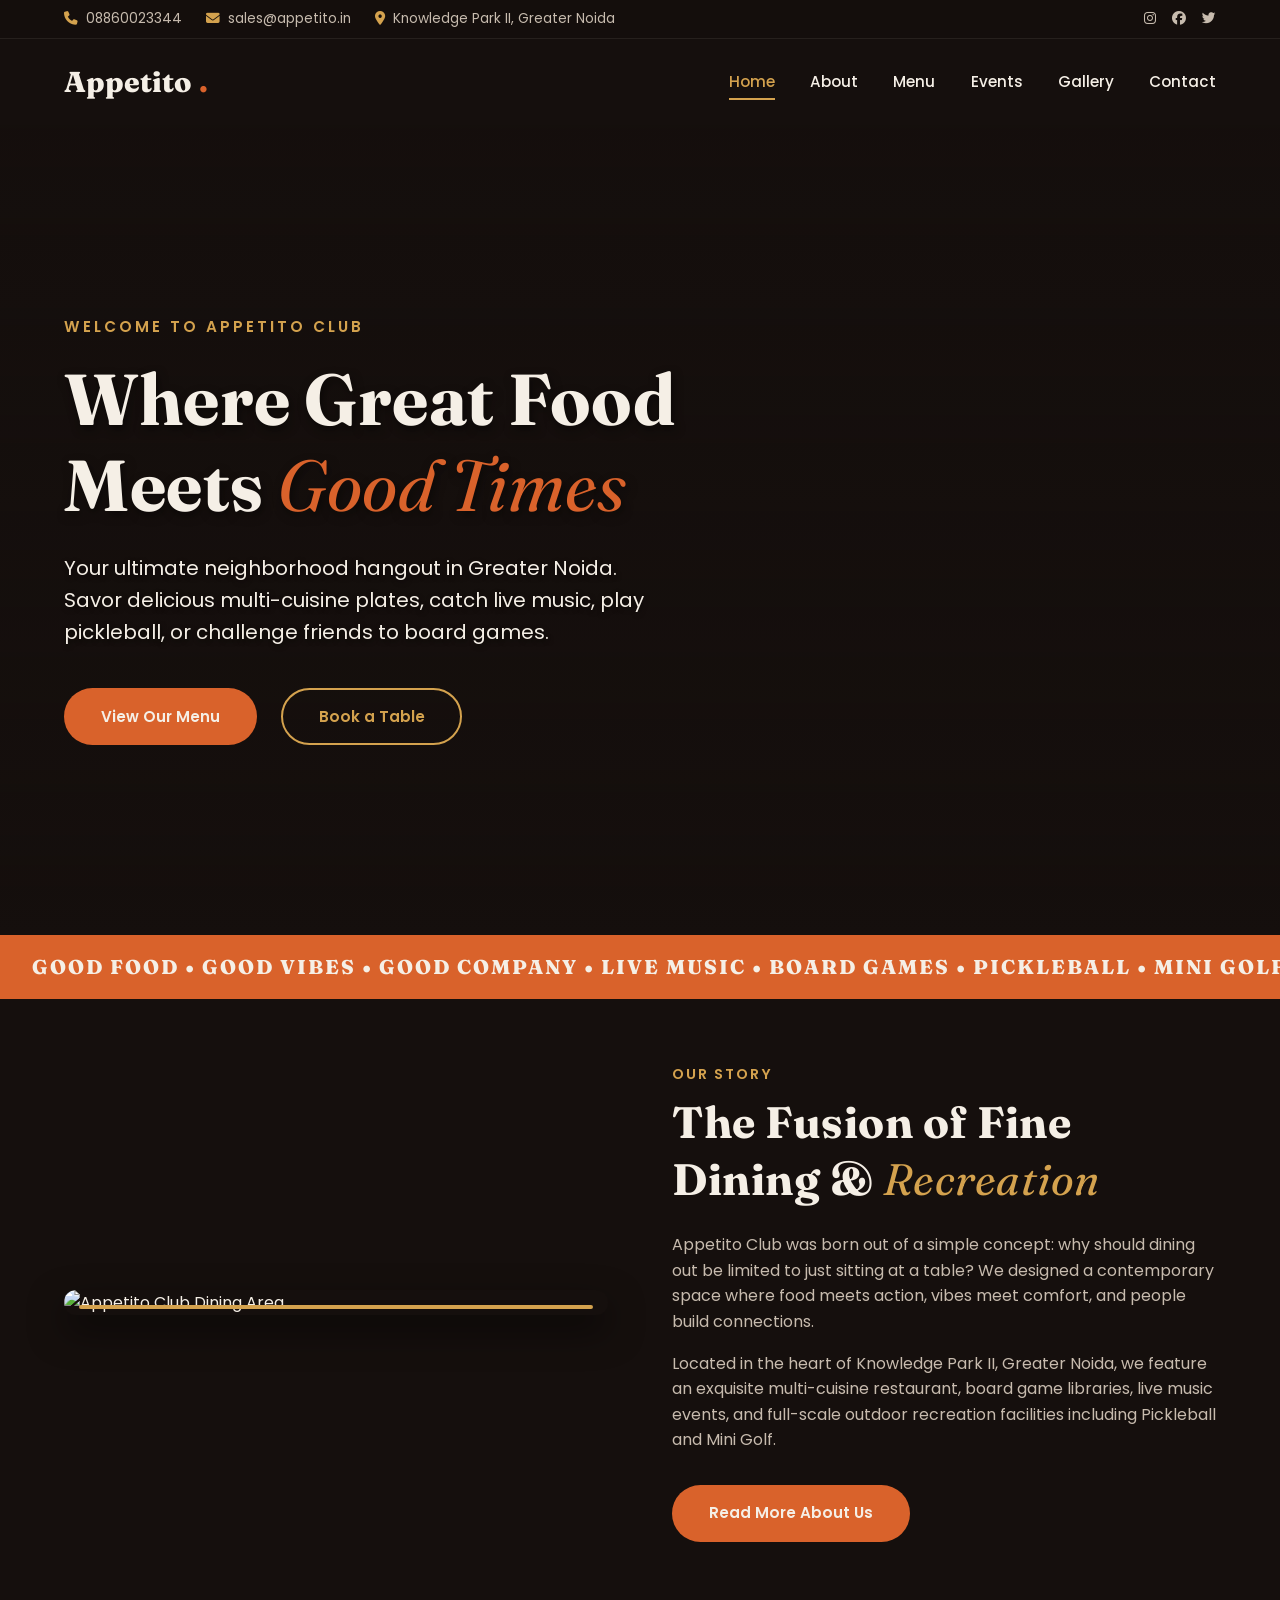
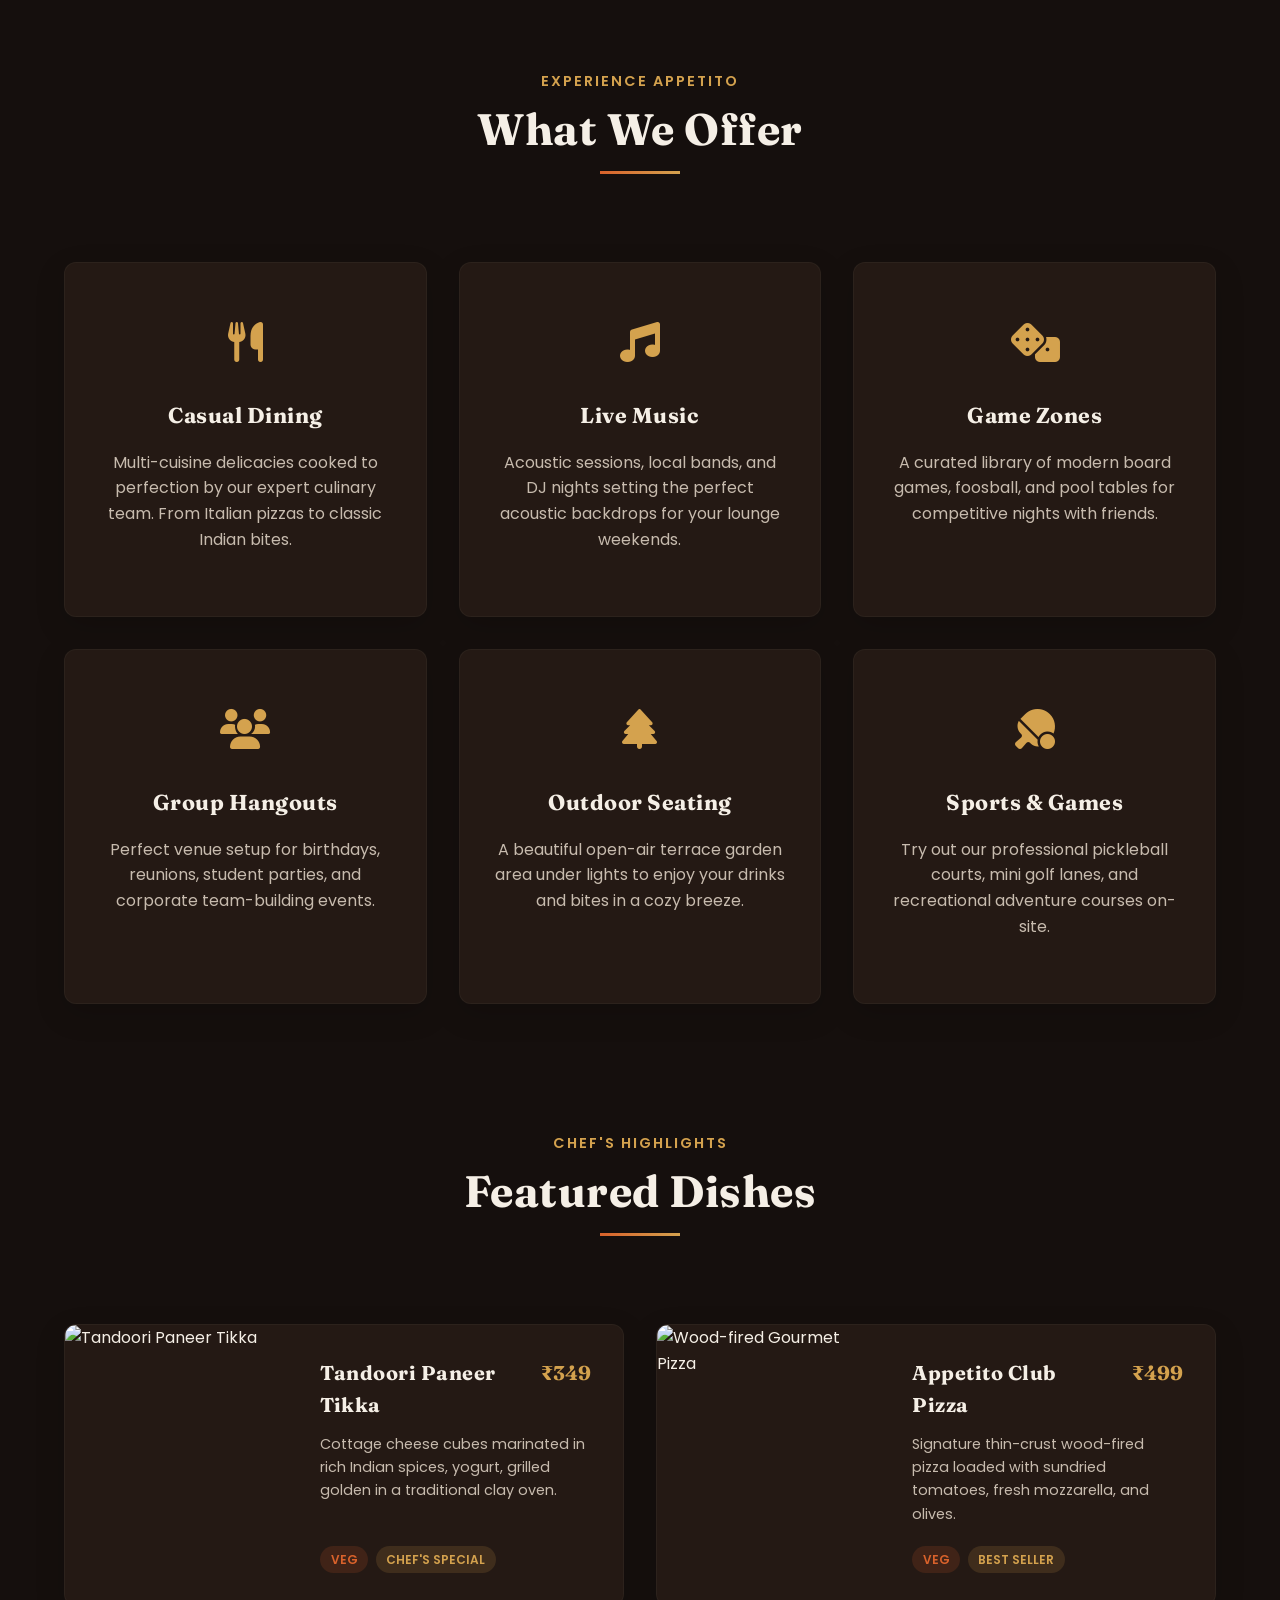
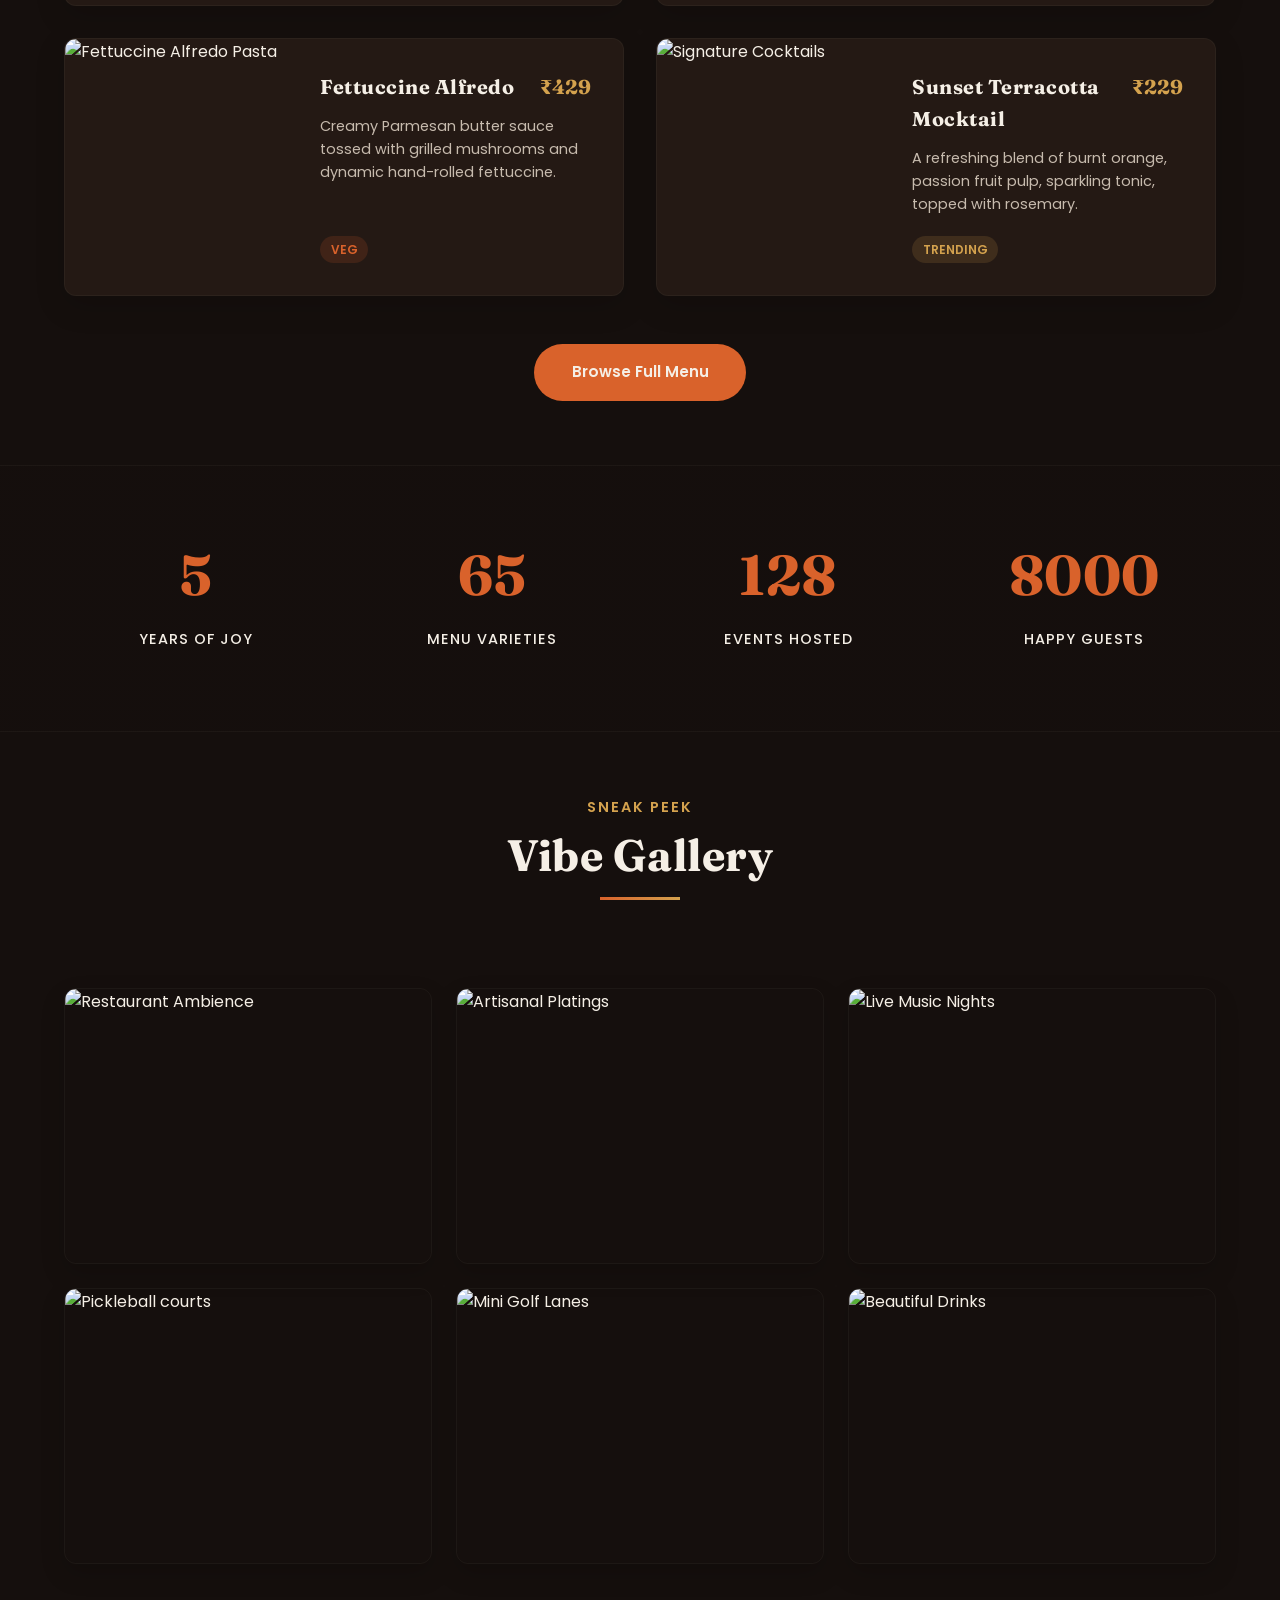
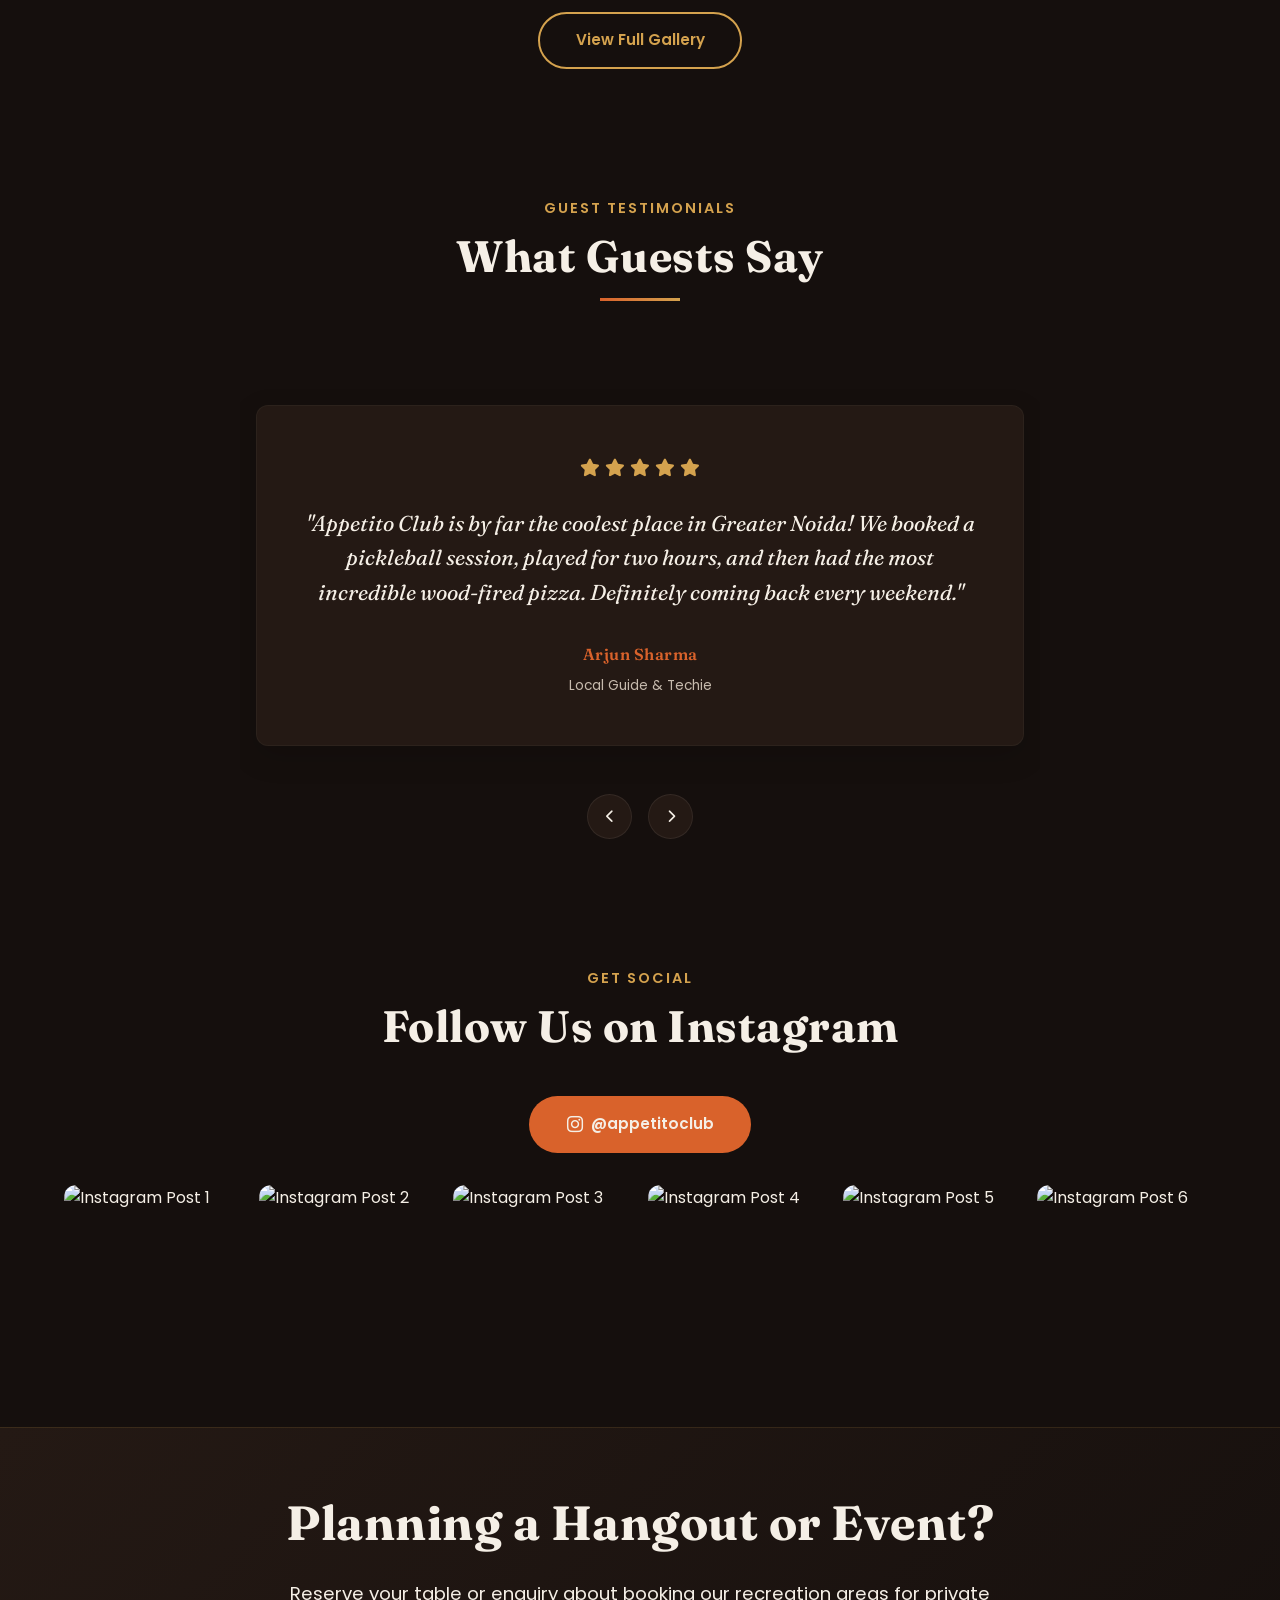
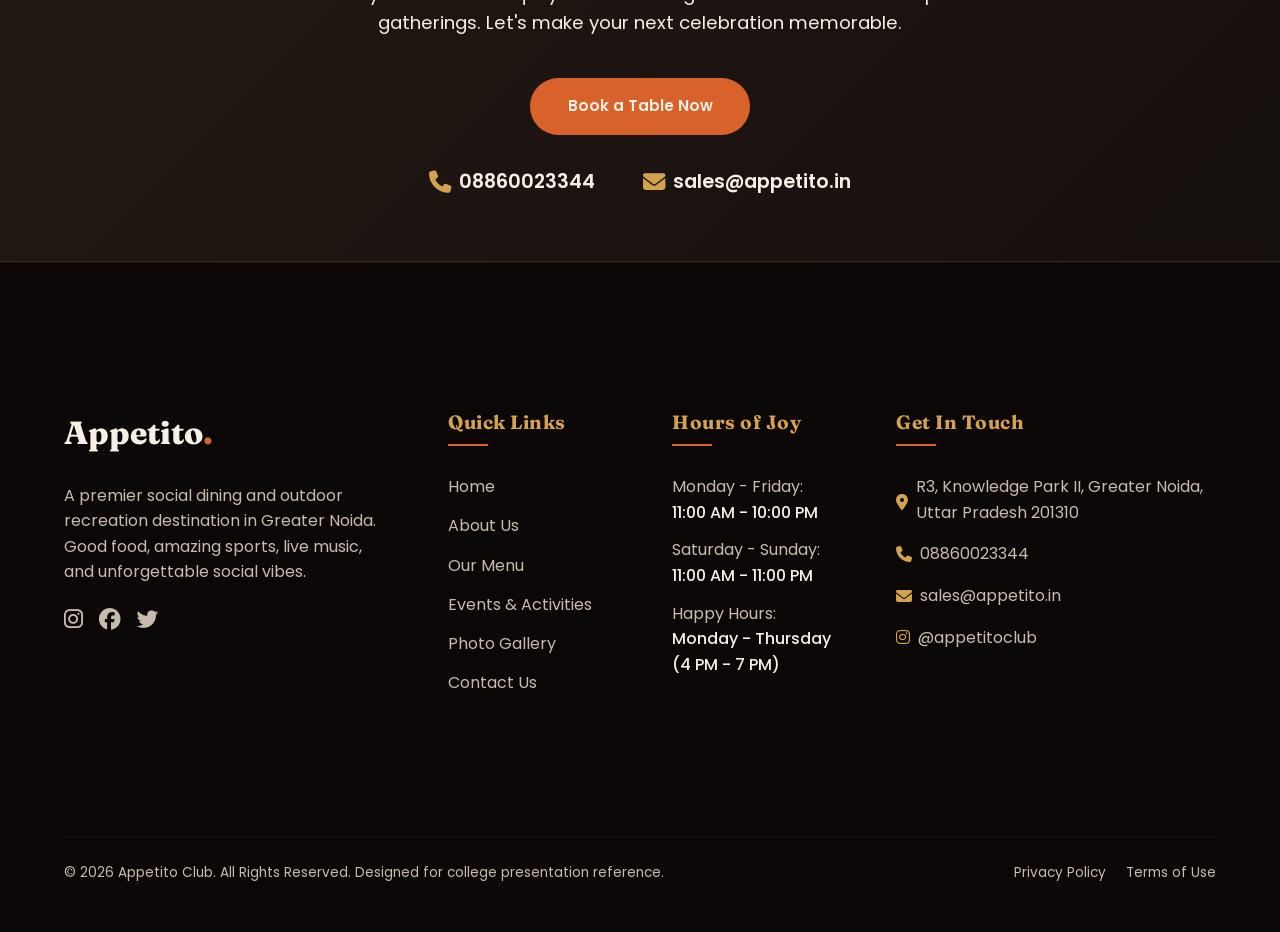
==== index.html @ 7f662377 "Initial commit of Appetito Club website" ====
<!DOCTYPE html>
<html lang="en">
<head>
  <meta charset="UTF-8">
  <meta name="viewport" content="width=device-width, initial-scale=1.0">
  <title>Appetito Club | Where Great Food Meets Good Times</title>
  <!-- SEO Meta Tags -->
  <meta name="description" content="Appetito Club in Greater Noida - The ultimate social hangout combining casual dining, live music, pickleball, mini golf, and delicious multi-cuisine food.">
  <meta name="keywords" content="Appetito Club, Greater Noida, Restaurant, Recreation, Pickleball, Live Music, Food, Cafe, Hangout">
  
  <!-- Google Fonts -->
  <link rel="preconnect" href="https://fonts.googleapis.com">
  <link rel="preconnect" href="https://fonts.gstatic.com" crossorigin>
  <link href="https://fonts.googleapis.com/css2?family=Fraunces:ital,opsz,wght@0,9..144,400..900;1,9..144,400..900&family=Poppins:wght@300;400;500;600;700;800&family=Work+Sans:wght@400;500;600&display=swap" rel="stylesheet">
  
  <!-- Font Awesome Icons -->
  <link rel="stylesheet" href="https://cdnjs.cloudflare.com/ajax/libs/font-awesome/6.4.0/css/all.min.css">
  
  <!-- Custom Stylesheet -->
  <link rel="stylesheet" href="css/style.css">
</head>
<body>

  <!-- ==========================================
     Top Contact & Info Bar
     ========================================== -->
  <div class="top-bar">
    <div class="top-bar-content">
      <div class="top-info-left">
        <span class="info-item">
          <i class="fa-solid fa-phone"></i> 
          <a href="tel:08860023344">08860023344</a>
        </span>
        <span class="info-item">
          <i class="fa-solid fa-envelope"></i> 
          <a href="mailto:sales@appetito.in">sales@appetito.in</a>
        </span>
        <span class="info-item">
          <i class="fa-solid fa-location-dot"></i> 
          <span>Knowledge Park II, Greater Noida</span>
        </span>
      </div>
      <div class="social-links">
        <a href="https://instagram.com/appetitoclub" target="_blank" aria-label="Instagram"><i class="fa-brands fa-instagram"></i></a>
        <a href="#" aria-label="Facebook"><i class="fa-brands fa-facebook"></i></a>
        <a href="#" aria-label="Twitter"><i class="fa-brands fa-twitter"></i></a>
      </div>
    </div>
  </div>

  <!-- ==========================================
     Sticky Navigation Header
     ========================================== -->
  <header>
    <nav class="navbar">
      <div class="navbar-container">
        <a href="index.html" class="logo">
          Appetito<span>.</span>
        </a>
        
        <ul class="nav-menu">
          <li><a href="index.html" class="nav-link active">Home</a></li>
          <li><a href="about.html" class="nav-link">About</a></li>
          <li><a href="menu.html" class="nav-link">Menu</a></li>
          <li><a href="events.html" class="nav-link">Events</a></li>
          <li><a href="gallery.html" class="nav-link">Gallery</a></li>
          <li><a href="contact.html" class="nav-link">Contact</a></li>
        </ul>
        
        <button class="hamburger" aria-label="Toggle navigation menu">
          <i class="fa-solid fa-bars"></i>
        </button>
      </div>
    </nav>
  </header>

  <!-- ==========================================
     Hero Section
     ========================================== -->
  <section class="hero">
    <div class="hero-bg" style="background-image: url('https://images.unsplash.com/photo-1517248135467-4c7edcad34c4?auto=format&fit=crop&q=80&w=1200');"></div>
    <div class="hero-overlay"></div>
    <div class="hero-content reveal">
      <span class="hero-tag">Welcome to Appetito Club</span>
      <h1>Where Great Food <br>Meets <em>Good Times</em></h1>
      <p>Your ultimate neighborhood hangout in Greater Noida. Savor delicious multi-cuisine plates, catch live music, play pickleball, or challenge friends to board games.</p>
      <div class="hero-ctas">
        <a href="menu.html" class="btn btn-primary">View Our Menu</a>
        <a href="contact.html" class="btn btn-secondary">Book a Table</a>
      </div>
    </div>
  </section>

  <!-- ==========================================
     Scrolling Marquee Strip
     ========================================== -->
  <div class="marquee-container">
    <div class="marquee-content">
      <span>GOOD FOOD • GOOD VIBES • GOOD COMPANY • LIVE MUSIC • BOARD GAMES • PICKLEBALL • MINI GOLF • OUTDOOR LOUNGE • </span>
      <span>GOOD FOOD • GOOD VIBES • GOOD COMPANY • LIVE MUSIC • BOARD GAMES • PICKLEBALL • MINI GOLF • OUTDOOR LOUNGE • </span>
    </div>
  </div>

  <!-- ==========================================
     About Preview Section
     ========================================== -->
  <section class="container reveal">
    <div class="about-preview">
      <div class="about-preview-img">
        <img src="https://images.unsplash.com/photo-1555396273-367ea4eb4db5?auto=format&fit=crop&q=80&w=1000" alt="Appetito Club Dining Area">
      </div>
      <div class="about-preview-content">
        <span class="section-tagline">Our Story</span>
        <h2>The Fusion of Fine Dining &amp; <em>Recreation</em></h2>
        <p>Appetito Club was born out of a simple concept: why should dining out be limited to just sitting at a table? We designed a contemporary space where food meets action, vibes meet comfort, and people build connections.</p>
        <p>Located in the heart of Knowledge Park II, Greater Noida, we feature an exquisite multi-cuisine restaurant, board game libraries, live music events, and full-scale outdoor recreation facilities including Pickleball and Mini Golf.</p>
        <a href="about.html" class="btn btn-primary" style="margin-top: 1rem;">Read More About Us</a>
      </div>
    </div>
  </section>

  <!-- ==========================================
     What We Offer Section
     ========================================== -->
  <section class="container reveal">
    <div class="section-header">
      <span class="section-tagline">Experience Appetito</span>
      <h2 class="section-title">What We Offer</h2>
    </div>
    
    <div class="offers-grid">
      <!-- Card 1 -->
      <div class="offer-card reveal delay-1">
        <div class="offer-icon"><i class="fa-solid fa-utensils"></i></div>
        <h3>Casual Dining</h3>
        <p>Multi-cuisine delicacies cooked to perfection by our expert culinary team. From Italian pizzas to classic Indian bites.</p>
      </div>
      <!-- Card 2 -->
      <div class="offer-card reveal delay-2">
        <div class="offer-icon"><i class="fa-solid fa-music"></i></div>
        <h3>Live Music</h3>
        <p>Acoustic sessions, local bands, and DJ nights setting the perfect acoustic backdrops for your lounge weekends.</p>
      </div>
      <!-- Card 3 -->
      <div class="offer-card reveal delay-3">
        <div class="offer-icon"><i class="fa-solid fa-dice"></i></div>
        <h3>Game Zones</h3>
        <p>A curated library of modern board games, foosball, and pool tables for competitive nights with friends.</p>
      </div>
      <!-- Card 4 -->
      <div class="offer-card reveal delay-1">
        <div class="offer-icon"><i class="fa-solid fa-users"></i></div>
        <h3>Group Hangouts</h3>
        <p>Perfect venue setup for birthdays, reunions, student parties, and corporate team-building events.</p>
      </div>
      <!-- Card 5 -->
      <div class="offer-card reveal delay-2">
        <div class="offer-icon"><i class="fa-solid fa-tree"></i></div>
        <h3>Outdoor Seating</h3>
        <p>A beautiful open-air terrace garden area under lights to enjoy your drinks and bites in a cozy breeze.</p>
      </div>
      <!-- Card 6 -->
      <div class="offer-card reveal delay-3">
        <div class="offer-icon"><i class="fa-solid fa-table-tennis-paddle-ball"></i></div>
        <h3>Sports &amp; Games</h3>
        <p>Try out our professional pickleball courts, mini golf lanes, and recreational adventure courses on-site.</p>
      </div>
    </div>
  </section>

  <!-- ==========================================
     Featured Menu Preview Section
     ========================================== -->
  <section class="container reveal">
    <div class="section-header">
      <span class="section-tagline">Chef's Highlights</span>
      <h2 class="section-title">Featured Dishes</h2>
    </div>
    
    <div class="menu-grid">
      <!-- Dish 1 -->
      <div class="menu-card reveal delay-1">
        <div class="menu-card-img">
          <img src="https://images.unsplash.com/photo-1565557623262-b51c2513a641?auto=format&fit=crop&q=80&w=800" alt="Tandoori Paneer Tikka">
        </div>
        <div class="menu-card-content">
          <div>
            <div class="menu-card-header">
              <h3 class="menu-card-title">Tandoori Paneer Tikka</h3>
              <span class="menu-card-price">₹349</span>
            </div>
            <p class="menu-card-desc">Cottage cheese cubes marinated in rich Indian spices, yogurt, grilled golden in a traditional clay oven.</p>
          </div>
          <div class="menu-card-tags">
            <span class="menu-tag">Veg</span>
            <span class="menu-tag gold">Chef's Special</span>
          </div>
        </div>
      </div>
      
      <!-- Dish 2 -->
      <div class="menu-card reveal delay-2">
        <div class="menu-card-img">
          <img src="https://images.unsplash.com/photo-1513104890138-7c749659a591?auto=format&fit=crop&q=80&w=800" alt="Wood-fired Gourmet Pizza">
        </div>
        <div class="menu-card-content">
          <div>
            <div class="menu-card-header">
              <h3 class="menu-card-title">Appetito Club Pizza</h3>
              <span class="menu-card-price">₹499</span>
            </div>
            <p class="menu-card-desc">Signature thin-crust wood-fired pizza loaded with sundried tomatoes, fresh mozzarella, and olives.</p>
          </div>
          <div class="menu-card-tags">
            <span class="menu-tag">Veg</span>
            <span class="menu-tag gold">Best Seller</span>
          </div>
        </div>
      </div>
      
      <!-- Dish 3 -->
      <div class="menu-card reveal delay-1">
        <div class="menu-card-img">
          <img src="https://images.unsplash.com/photo-1645112411341-6c4fd023714a?auto=format&fit=crop&q=80&w=800" alt="Fettuccine Alfredo Pasta">
        </div>
        <div class="menu-card-content">
          <div>
            <div class="menu-card-header">
              <h3 class="menu-card-title">Fettuccine Alfredo</h3>
              <span class="menu-card-price">₹429</span>
            </div>
            <p class="menu-card-desc">Creamy Parmesan butter sauce tossed with grilled mushrooms and dynamic hand-rolled fettuccine.</p>
          </div>
          <div class="menu-card-tags">
            <span class="menu-tag">Veg</span>
          </div>
        </div>
      </div>
      
      <!-- Dish 4 -->
      <div class="menu-card reveal delay-2">
        <div class="menu-card-img">
          <img src="https://images.unsplash.com/photo-1514362545857-3bc16c4c7d1b?auto=format&fit=crop&q=80&w=800" alt="Signature Cocktails">
        </div>
        <div class="menu-card-content">
          <div>
            <div class="menu-card-header">
              <h3 class="menu-card-title">Sunset Terracotta Mocktail</h3>
              <span class="menu-card-price">₹229</span>
            </div>
            <p class="menu-card-desc">A refreshing blend of burnt orange, passion fruit pulp, sparkling tonic, topped with rosemary.</p>
          </div>
          <div class="menu-card-tags">
            <span class="menu-tag gold">Trending</span>
          </div>
        </div>
      </div>
    </div>
    
    <div style="text-align: center; margin-top: 3rem;">
      <a href="menu.html" class="btn btn-primary">Browse Full Menu</a>
    </div>
  </section>

  <!-- ==========================================
     Animated Stats Section
     ========================================== -->
  <section class="stats-section reveal">
    <div class="container">
      <div class="stats-grid">
        <div class="stat-item">
          <h3 class="stat-number" data-target="5">0</h3>
          <p>Years of Joy</p>
        </div>
        <div class="stat-item">
          <h3 class="stat-number" data-target="120">0</h3>
          <p>Menu Varieties</p>
        </div>
        <div class="stat-item">
          <h3 class="stat-number" data-target="350">0</h3>
          <p>Events Hosted</p>
        </div>
        <div class="stat-item">
          <h3 class="stat-number" data-target="25000">0</h3>
          <p>Happy Guests</p>
        </div>
      </div>
    </div>
  </section>

  <!-- ==========================================
     Gallery Preview Section
     ========================================== -->
  <section class="container reveal">
    <div class="section-header">
      <span class="section-tagline">Sneak Peek</span>
      <h2 class="section-title">Vibe Gallery</h2>
    </div>
    
    <div class="gallery-grid">
      <!-- Item 1 -->
      <div class="gallery-item">
        <img src="https://images.unsplash.com/photo-1517248135467-4c7edcad34c4?auto=format&fit=crop&q=80&w=800" alt="Restaurant Ambience">
        <div class="gallery-item-overlay">
          <span class="gallery-item-tag">Ambience</span>
          <h3 class="gallery-item-title">Cozy Lounge Dining</h3>
        </div>
      </div>
      <!-- Item 2 -->
      <div class="gallery-item">
        <img src="https://images.unsplash.com/photo-1565557623262-b51c2513a641?auto=format&fit=crop&q=80&w=800" alt="Artisanal Platings">
        <div class="gallery-item-overlay">
          <span class="gallery-item-tag">Food</span>
          <h3 class="gallery-item-title">Gourmet Starters</h3>
        </div>
      </div>
      <!-- Item 3 -->
      <div class="gallery-item">
        <img src="https://images.unsplash.com/photo-1501386761578-eac5c94b800a?auto=format&fit=crop&q=80&w=800" alt="Live Music Nights">
        <div class="gallery-item-overlay">
          <span class="gallery-item-tag">Events</span>
          <h3 class="gallery-item-title">Live Acoustic Night</h3>
        </div>
      </div>
      <!-- Item 4 -->
      <div class="gallery-item">
        <img src="https://images.unsplash.com/photo-1626224583764-f87db24ac4ea?auto=format&fit=crop&q=80&w=800" alt="Pickleball courts">
        <div class="gallery-item-overlay">
          <span class="gallery-item-tag">Sports</span>
          <h3 class="gallery-item-title">Pickleball Court</h3>
        </div>
      </div>
      <!-- Item 5 -->
      <div class="gallery-item">
        <img src="https://images.unsplash.com/photo-1587174486073-ae5e5cff23aa?auto=format&fit=crop&q=80&w=800" alt="Mini Golf Lanes">
        <div class="gallery-item-overlay">
          <span class="gallery-item-tag">Recreation</span>
          <h3 class="gallery-item-title">ParView Mini Golf</h3>
        </div>
      </div>
      <!-- Item 6 -->
      <div class="gallery-item">
        <img src="https://images.unsplash.com/photo-1533777857889-4be7c70b33f7?auto=format&fit=crop&q=80&w=800" alt="Beautiful Drinks">
        <div class="gallery-item-overlay">
          <span class="gallery-item-tag">Drinks</span>
          <h3 class="gallery-item-title">Craft Cocktails</h3>
        </div>
      </div>
    </div>
    
    <div style="text-align: center; margin-top: 3rem;">
      <a href="gallery.html" class="btn btn-secondary">View Full Gallery</a>
    </div>
  </section>

  <!-- ==========================================
     Testimonials Section
     ========================================== -->
  <section class="container reveal">
    <div class="section-header">
      <span class="section-tagline">Guest Testimonials</span>
      <h2 class="section-title">What Guests Say</h2>
    </div>
    
    <div class="carousel-wrapper">
      <div class="carousel-track">
        <!-- Slide 1 -->
        <div class="carousel-slide">
          <div class="testimonial-card">
            <div class="testimonial-stars">
              <i class="fa-solid fa-star"></i>
              <i class="fa-solid fa-star"></i>
              <i class="fa-solid fa-star"></i>
              <i class="fa-solid fa-star"></i>
              <i class="fa-solid fa-star"></i>
            </div>
            <p class="testimonial-text">"Appetito Club is by far the coolest place in Greater Noida! We booked a pickleball session, played for two hours, and then had the most incredible wood-fired pizza. Definitely coming back every weekend."</p>
            <h4 class="testimonial-author">Arjun Sharma</h4>
            <span class="testimonial-role">Local Guide &amp; Techie</span>
          </div>
        </div>
        <!-- Slide 2 -->
        <div class="carousel-slide">
          <div class="testimonial-card">
            <div class="testimonial-stars">
              <i class="fa-solid fa-star"></i>
              <i class="fa-solid fa-star"></i>
              <i class="fa-solid fa-star"></i>
              <i class="fa-solid fa-star"></i>
              <i class="fa-solid fa-star"></i>
            </div>
            <p class="testimonial-text">"The food is top notch, especially the Tandoori Platters, but the overall vibe is what sets it apart. The live acoustic performances on Friday nights create a cozy and beautiful lounge feel."</p>
            <h4 class="testimonial-author">Nisha Verma</h4>
            <span class="testimonial-role">Student, Sharda University</span>
          </div>
        </div>
        <!-- Slide 3 -->
        <div class="carousel-slide">
          <div class="testimonial-card">
            <div class="testimonial-stars">
              <i class="fa-solid fa-star"></i>
              <i class="fa-solid fa-star"></i>
              <i class="fa-solid fa-star"></i>
              <i class="fa-solid fa-star"></i>
              <i class="fa-solid fa-star"></i>
            </div>
            <p class="testimonial-text">"Hosted my daughter's birthday brunch at Appetito. The staff was incredibly welcoming and managed everything, from set design to the custom menu, flawlessly. Strongly recommended!"</p>
            <h4 class="testimonial-author">Rajesh Goel</h4>
            <span class="testimonial-role">Corporate Manager</span>
          </div>
        </div>
      </div>
      
      <div class="carousel-controls">
        <button class="carousel-btn prev" aria-label="Previous Testimonial"><i class="fa-solid fa-chevron-left"></i></button>
        <button class="carousel-btn next" aria-label="Next Testimonial"><i class="fa-solid fa-chevron-right"></i></button>
      </div>
    </div>
  </section>

  <!-- ==========================================
     Instagram Callout & Grid
     ========================================== -->
  <section class="container reveal">
    <div style="text-align: center; margin-bottom: 2rem;">
      <span class="section-tagline">Get Social</span>
      <h2>Follow Us on Instagram</h2>
      <a href="https://instagram.com/appetitoclub" target="_blank" class="btn btn-primary" style="margin-top: 1rem;"><i class="fa-brands fa-instagram" style="margin-right: 0.5rem; font-size: 1.15rem;"></i>@appetitoclub</a>
    </div>
    
    <div class="insta-grid">
      <div class="insta-item">
        <img src="https://images.unsplash.com/photo-1513104890138-7c749659a591?auto=format&fit=crop&q=80&w=300" alt="Instagram Post 1">
        <div class="insta-overlay"><i class="fa-brands fa-instagram"></i></div>
      </div>
      <div class="insta-item">
        <img src="https://images.unsplash.com/photo-1626224583764-f87db24ac4ea?auto=format&fit=crop&q=80&w=300" alt="Instagram Post 2">
        <div class="insta-overlay"><i class="fa-brands fa-instagram"></i></div>
      </div>
      <div class="insta-item">
        <img src="https://images.unsplash.com/photo-1501386761578-eac5c94b800a?auto=format&fit=crop&q=80&w=300" alt="Instagram Post 3">
        <div class="insta-overlay"><i class="fa-brands fa-instagram"></i></div>
      </div>
      <div class="insta-item">
        <img src="https://images.unsplash.com/photo-1536935338788-846bb9981813?auto=format&fit=crop&q=80&w=300" alt="Instagram Post 4">
        <div class="insta-overlay"><i class="fa-brands fa-instagram"></i></div>
      </div>
      <div class="insta-item">
        <img src="https://images.unsplash.com/photo-1555396273-367ea4eb4db5?auto=format&fit=crop&q=80&w=300" alt="Instagram Post 5">
        <div class="insta-overlay"><i class="fa-brands fa-instagram"></i></div>
      </div>
      <div class="insta-item">
        <img src="https://images.unsplash.com/photo-1606313564200-e75d5e30476c?auto=format&fit=crop&q=80&w=300" alt="Instagram Post 6">
        <div class="insta-overlay"><i class="fa-brands fa-instagram"></i></div>
      </div>
    </div>
  </section>

  <!-- ==========================================
     Call-To-Action Booking Banner
     ========================================== -->
  <section class="cta-banner reveal">
    <div class="cta-banner-content">
      <h2>Planning a Hangout or Event?</h2>
      <p>Reserve your table or enquiry about booking our recreation areas for private gatherings. Let's make your next celebration memorable.</p>
      <a href="contact.html" class="btn btn-primary">Book a Table Now</a>
      
      <div class="cta-contact-info">
        <span class="info-item">
          <i class="fa-solid fa-phone"></i>
          <a href="tel:08860023344">08860023344</a>
        </span>
        <span class="info-item">
          <i class="fa-solid fa-envelope"></i>
          <a href="mailto:sales@appetito.in">sales@appetito.in</a>
        </span>
      </div>
    </div>
  </section>

  <!-- ==========================================
     Footer Section
     ========================================== -->
  <footer>
    <div class="footer-grid container">
      <!-- Footer Col 1 -->
      <div class="footer-col">
        <a href="index.html" class="footer-logo">
          Appetito<span>.</span>
        </a>
        <p>A premier social dining and outdoor recreation destination in Greater Noida. Good food, amazing sports, live music, and unforgettable social vibes.</p>
        <div class="social-links" style="margin-top: 1.5rem;">
          <a href="https://instagram.com/appetitoclub" target="_blank" aria-label="Instagram"><i class="fa-brands fa-instagram" style="font-size: 1.35rem;"></i></a>
          <a href="#" aria-label="Facebook"><i class="fa-brands fa-facebook" style="font-size: 1.35rem;"></i></a>
          <a href="#" aria-label="Twitter"><i class="fa-brands fa-twitter" style="font-size: 1.35rem;"></i></a>
        </div>
      </div>
      
      <!-- Footer Col 2 -->
      <div class="footer-col">
        <h4>Quick Links</h4>
        <ul class="footer-links">
          <li><a href="index.html">Home</a></li>
          <li><a href="about.html">About Us</a></li>
          <li><a href="menu.html">Our Menu</a></li>
          <li><a href="events.html">Events &amp; Activities</a></li>
          <li><a href="gallery.html">Photo Gallery</a></li>
          <li><a href="contact.html">Contact Us</a></li>
        </ul>
      </div>
      
      <!-- Footer Col 3 -->
      <div class="footer-col footer-hours">
        <h4>Hours of Joy</h4>
        <p>Monday - Friday: <br><span>11:00 AM - 10:00 PM</span></p>
        <p>Saturday - Sunday: <br><span>11:00 AM - 11:00 PM</span></p>
        <p>Happy Hours: <br><span>Monday - Thursday (4 PM - 7 PM)</span></p>
      </div>
      
      <!-- Footer Col 4 -->
      <div class="footer-col">
        <h4>Get In Touch</h4>
        <div class="footer-contact-details" style="display: flex; flex-direction: column; gap: 1rem;">
          <div class="info-item">
            <i class="fa-solid fa-location-dot" style="margin-top: 0.25rem;"></i>
            <span>R3, Knowledge Park II, Greater Noida, Uttar Pradesh 201310</span>
          </div>
          <div class="info-item">
            <i class="fa-solid fa-phone"></i>
            <a href="tel:08860023344">08860023344</a>
          </div>
          <div class="info-item">
            <i class="fa-solid fa-envelope"></i>
            <a href="mailto:sales@appetito.in">sales@appetito.in</a>
          </div>
          <div class="info-item">
            <i class="fa-brands fa-instagram"></i>
            <a href="https://instagram.com/appetitoclub" target="_blank">@appetitoclub</a>
          </div>
        </div>
      </div>
    </div>
    
    <div class="footer-bottom container" style="padding-top: 1.5rem; padding-bottom: 0;">
      <p>&copy; 2026 Appetito Club. All Rights Reserved. Designed for college presentation reference.</p>
      <p>
        <a href="#" style="margin-right: 1rem;">Privacy Policy</a>
        <a href="#">Terms of Use</a>
      </p>
    </div>
  </footer>

  <!-- Lightbox Modal Container for Gallery Zoom -->
  <div id="lightbox" class="lightbox">
    <button class="lightbox-close">&times;</button>
    <button class="lightbox-nav lightbox-prev">&#10094;</button>
    <div class="lightbox-content">
      <img src="" alt="" class="lightbox-img">
      <div class="lightbox-caption"></div>
    </div>
    <button class="lightbox-nav lightbox-next">&#10095;</button>
  </div>

  <!-- Main JavaScript -->
  <script src="js/script.js"></script>
</body>
</html>
---- css/style.css ----
/* 
   Appetito Club - Styling Sheet
   College Project Presentation Reference
   Contains styling for layout, components, custom animations, transitions, and responsive styles.
*/

/* ==========================================
   1. Design Tokens & CSS Variables
   ========================================== */
:root {
  /* Color Palette */
  --bg-primary: #150F0D;      /* Deep Espresso Charcoal */
  --bg-secondary: #241914;    /* Warm Mahogany/Espresso Card Bg */
  --bg-light: #F5EFE6;        /* Soft Cream/Off-White for light sections */
  
  --accent-terracotta: #D9622B; /* Burnt Terracotta Orange */
  --accent-gold: #D4A24E;       /* Warm Antique Gold */
  
  --text-light: #F5EFE6;      /* Off-White Text */
  --text-muted: #C7BBAE;      /* Warm Grayish Cream Text */
  --text-dark: #150F0D;       /* Dark text on light backgrounds */
  
  /* Typography */
  --font-heading: 'Fraunces', 'Playfair Display', Georgia, serif;
  --font-body: 'Poppins', 'Work Sans', sans-serif;
  
  /* Layout & Spacing */
  --header-height: 80px;
  --transition-smooth: all 0.4s cubic-bezier(0.25, 0.46, 0.45, 0.94);
  --border-radius: 12px;
  --shadow-premium: 0 15px 35px rgba(0, 0, 0, 0.5);
  --shadow-glow: 0 0 20px rgba(217, 98, 43, 0.35);
}

/* ==========================================
   2. Base Reset & Typography Setup
   ========================================== */
*, *::before, *::after {
  margin: 0;
  padding: 0;
  box-sizing: border-box;
}

html {
  scroll-behavior: smooth;
}

body {
  background-color: var(--bg-primary);
  color: var(--text-light);
  font-family: var(--font-body);
  font-size: 16px;
  line-height: 1.6;
  overflow-x: hidden;
}

h1, h2, h3, h4, h5, h6 {
  font-family: var(--font-heading);
  font-weight: 700;
  letter-spacing: 0.5px;
}

h1 {
  font-size: 3.5rem;
  line-height: 1.2;
}

h2 {
  font-size: 2.75rem;
  line-height: 1.3;
  margin-bottom: 1.5rem;
}

p {
  color: var(--text-muted);
  margin-bottom: 1rem;
}

a {
  text-decoration: none;
  color: inherit;
  transition: var(--transition-smooth);
}

/* ==========================================
   3. Shared & Decorative Components
   ========================================== */
.container {
  width: 90%;
  max-width: 1200px;
  margin: 0 auto;
  padding: 4rem 0;
}

/* Dynamic Scroll Animations via Intersection Observer */
.reveal {
  opacity: 0;
  transform: translateY(40px);
  transition: opacity 0.8s ease, transform 0.8s ease;
}

.reveal.active {
  opacity: 1;
  transform: translateY(0);
}

.delay-1 { transition-delay: 0.15s; }
.delay-2 { transition-delay: 0.3s; }
.delay-3 { transition-delay: 0.45s; }

/* Custom Buttons with Glow & Hover Effects */
.btn {
  display: inline-flex;
  align-items: center;
  justify-content: center;
  padding: 0.9rem 2.2rem;
  font-family: var(--font-body);
  font-weight: 600;
  font-size: 0.95rem;
  border-radius: 50px;
  cursor: pointer;
  transition: var(--transition-smooth);
  border: 2px solid transparent;
}

.btn-primary {
  background-color: var(--accent-terracotta);
  color: var(--text-light);
}

.btn-primary:hover {
  transform: translateY(-3px) scale(1.03);
  box-shadow: var(--shadow-glow);
  background-color: #e8703a;
}

.btn-secondary {
  background-color: transparent;
  color: var(--accent-gold);
  border-color: var(--accent-gold);
}

.btn-secondary:hover {
  background-color: var(--accent-gold);
  color: var(--bg-primary);
  transform: translateY(-3px) scale(1.03);
  box-shadow: 0 0 20px rgba(212, 162, 78, 0.3);
}

/* Section Header styling */
.section-header {
  text-align: center;
  max-width: 700px;
  margin: 0 auto 4rem;
}

.section-tagline {
  color: var(--accent-gold);
  text-transform: uppercase;
  font-size: 0.9rem;
  font-weight: 600;
  letter-spacing: 2px;
  margin-bottom: 0.5rem;
  display: block;
}

.section-title {
  position: relative;
  display: inline-block;
  padding-bottom: 1rem;
}

.section-title::after {
  content: '';
  position: absolute;
  bottom: 0;
  left: 50%;
  transform: translateX(-50%);
  width: 80px;
  height: 3px;
  background: linear-gradient(90deg, var(--accent-terracotta), var(--accent-gold));
}

/* ==========================================
   4. Sticky Navbar & Contact Info Bar
   ========================================== */
.top-bar {
  background-color: rgba(21, 15, 13, 0.95);
  border-bottom: 1px solid rgba(199, 187, 174, 0.1);
  padding: 0.5rem 0;
  font-size: 0.85rem;
}

.top-bar-content {
  display: flex;
  justify-content: space-between;
  align-items: center;
  width: 90%;
  max-width: 1200px;
  margin: 0 auto;
}

.top-info-left {
  display: flex;
  gap: 1.5rem;
}

.info-item {
  display: flex;
  align-items: center;
  gap: 0.5rem;
  color: var(--text-muted);
}

.info-item i {
  color: var(--accent-gold);
}

.info-item a:hover {
  color: var(--accent-gold);
}

.social-links {
  display: flex;
  gap: 1rem;
}

.social-links a {
  color: var(--text-muted);
}

.social-links a:hover {
  color: var(--accent-terracotta);
}

header {
  position: sticky;
  top: 0;
  z-index: 1000;
  transition: var(--transition-smooth);
}

.navbar {
  background-color: transparent;
  padding: 1.25rem 0;
  transition: var(--transition-smooth);
}

header.scrolled .navbar {
  background-color: rgba(21, 15, 13, 0.95);
  backdrop-filter: blur(12px);
  -webkit-backdrop-filter: blur(12px);
  padding: 0.85rem 0;
  box-shadow: 0 4px 30px rgba(0, 0, 0, 0.3);
  border-bottom: 1px solid rgba(199, 187, 174, 0.05);
}

.navbar-container {
  display: flex;
  justify-content: space-between;
  align-items: center;
  width: 90%;
  max-width: 1200px;
  margin: 0 auto;
}

.logo {
  font-family: var(--font-heading);
  font-size: 1.8rem;
  font-weight: 800;
  color: var(--text-light);
  display: flex;
  align-items: center;
  gap: 0.5rem;
}

.logo span {
  color: var(--accent-terracotta);
}

.nav-menu {
  display: flex;
  list-style: none;
  gap: 2.2rem;
}

.nav-link {
  font-size: 0.95rem;
  font-weight: 500;
  color: var(--text-light);
  position: relative;
  padding: 0.5rem 0;
}

.nav-link:hover, .nav-link.active {
  color: var(--accent-gold);
}

.nav-link::after {
  content: '';
  position: absolute;
  bottom: 0;
  left: 0;
  width: 0;
  height: 2px;
  background-color: var(--accent-gold);
  transition: var(--transition-smooth);
}

.nav-link:hover::after, .nav-link.active::after {
  width: 100%;
}

.hamburger {
  display: none;
  cursor: pointer;
  background: none;
  border: none;
  color: var(--text-light);
  font-size: 1.5rem;
}

/* ==========================================
   5. Hero Section & Parallax
   ========================================== */
.hero {
  position: relative;
  height: 90vh;
  min-height: 600px;
  display: flex;
  align-items: center;
  overflow: hidden;
}

.hero-bg {
  position: absolute;
  top: 0;
  left: 0;
  width: 100%;
  height: 120%; /* Large for parallax */
  background-size: cover;
  background-position: center;
  z-index: -2;
  will-change: transform;
}

.hero-overlay {
  position: absolute;
  top: 0;
  left: 0;
  width: 100%;
  height: 100%;
  background: linear-gradient(
    to bottom,
    rgba(21, 15, 13, 0.4) 0%,
    rgba(21, 15, 13, 0.85) 80%,
    var(--bg-primary) 100%
  );
  z-index: -1;
}

.hero-content {
  width: 90%;
  max-width: 1200px;
  margin: 0 auto;
  text-align: left;
}

.hero-tag {
  color: var(--accent-gold);
  text-transform: uppercase;
  letter-spacing: 3px;
  font-weight: 600;
  margin-bottom: 1rem;
  display: inline-block;
  font-size: 0.95rem;
}

.hero h1 {
  font-size: 4.5rem;
  max-width: 800px;
  margin-bottom: 1.5rem;
  text-shadow: 2px 4px 10px rgba(0, 0, 0, 0.5);
}

.hero h1 em {
  font-family: var(--font-heading);
  font-style: italic;
  font-weight: 400;
  color: var(--accent-terracotta);
}

.hero p {
  font-size: 1.25rem;
  max-width: 600px;
  color: var(--text-light);
  margin-bottom: 2.5rem;
  text-shadow: 1px 2px 5px rgba(0, 0, 0, 0.5);
}

.hero-ctas {
  display: flex;
  gap: 1.5rem;
}

/* ==========================================
   6. Scrolling Marquee Divider
   ========================================== */
.marquee-container {
  overflow: hidden;
  background-color: var(--accent-terracotta);
  color: var(--text-light);
  padding: 1rem 0;
  white-space: nowrap;
  position: relative;
  display: flex;
}

.marquee-content {
  display: inline-block;
  animation: marquee 25s linear infinite;
  font-family: var(--font-heading);
  font-weight: 800;
  font-size: 1.25rem;
  text-transform: uppercase;
  letter-spacing: 2px;
}

.marquee-content span {
  display: inline-block;
  padding: 0 2rem;
}

@keyframes marquee {
  0% { transform: translateX(0%); }
  100% { transform: translateX(-50%); }
}

/* ==========================================
   7. About Preview Section
   ========================================== */
.about-preview {
  display: grid;
  grid-template-columns: 1fr 1fr;
  gap: 4rem;
  align-items: center;
}

.about-preview-img {
  position: relative;
  border-radius: var(--border-radius);
  overflow: hidden;
  box-shadow: var(--shadow-premium);
}

.about-preview-img img {
  width: 100%;
  height: auto;
  display: block;
  transition: var(--transition-smooth);
}

.about-preview-img::before {
  content: '';
  position: absolute;
  top: 15px;
  left: 15px;
  right: 15px;
  bottom: 15px;
  border: 2px solid var(--accent-gold);
  border-radius: calc(var(--border-radius) - 4px);
  z-index: 1;
  pointer-events: none;
}

.about-preview-content h2 em {
  font-style: italic;
  font-weight: 400;
  color: var(--accent-gold);
}

/* ==========================================
   8. What We Offer Section
   ========================================== */
.offers-grid {
  display: grid;
  grid-template-columns: repeat(3, 1fr);
  gap: 2rem;
}

.offer-card {
  background-color: var(--bg-secondary);
  border: 1px solid rgba(199, 187, 174, 0.05);
  padding: 3rem 2rem;
  border-radius: var(--border-radius);
  text-align: center;
  transition: var(--transition-smooth);
  box-shadow: 0 10px 30px rgba(0,0,0,0.15);
}

.offer-card:hover {
  transform: translateY(-10px);
  border-color: var(--accent-terracotta);
  box-shadow: var(--shadow-premium);
}

.offer-icon {
  font-size: 2.5rem;
  color: var(--accent-gold);
  margin-bottom: 1.5rem;
  display: inline-block;
  transition: var(--transition-smooth);
}

.offer-card:hover .offer-icon {
  transform: scale(1.15);
  color: var(--accent-terracotta);
}

.offer-card h3 {
  font-size: 1.35rem;
  margin-bottom: 1rem;
}

/* ==========================================
   9. Featured Menu Section (Cards)
   ========================================== */
.menu-grid {
  display: grid;
  grid-template-columns: repeat(2, 1fr);
  gap: 2rem;
}

.menu-card {
  display: flex;
  background-color: var(--bg-secondary);
  border-radius: var(--border-radius);
  overflow: hidden;
  box-shadow: 0 10px 30px rgba(0,0,0,0.15);
  transition: var(--transition-smooth);
  border: 1px solid rgba(199, 187, 174, 0.05);
}

.menu-card:hover {
  transform: translateY(-5px);
  border-color: var(--accent-gold);
  box-shadow: var(--shadow-premium);
}

.menu-card-img {
  width: 40%;
  position: relative;
  overflow: hidden;
}

.menu-card-img img {
  width: 100%;
  height: 100%;
  object-fit: cover;
  transition: var(--transition-smooth);
}

.menu-card:hover .menu-card-img img {
  transform: scale(1.08);
}

.menu-card-content {
  width: 60%;
  padding: 2rem;
  display: flex;
  flex-direction: column;
  justify-content: space-between;
}

.menu-card-header {
  display: flex;
  justify-content: space-between;
  align-items: flex-start;
  gap: 1rem;
  margin-bottom: 0.75rem;
}

.menu-card-title {
  font-size: 1.25rem;
  color: var(--text-light);
}

.menu-card-price {
  font-family: var(--font-heading);
  font-size: 1.25rem;
  font-weight: 700;
  color: var(--accent-gold);
}

.menu-card-desc {
  font-size: 0.9rem;
  margin-bottom: 1.25rem;
}

.menu-card-tags {
  display: flex;
  gap: 0.5rem;
}

.menu-tag {
  font-size: 0.75rem;
  background-color: rgba(217, 98, 43, 0.15);
  color: var(--accent-terracotta);
  padding: 0.25rem 0.65rem;
  border-radius: 20px;
  font-weight: 600;
  text-transform: uppercase;
}

.menu-tag.gold {
  background-color: rgba(212, 162, 78, 0.15);
  color: var(--accent-gold);
}

/* ==========================================
   10. Animated Stats Section
   ========================================== */
.stats-section {
  background: linear-gradient(rgba(21, 15, 13, 0.9), rgba(21, 15, 13, 0.9)), url('https://images.unsplash.com/photo-1517248135467-4c7edcad34c4?auto=format&fit=crop&q=80&w=1200') center/cover fixed;
  border-top: 1px solid rgba(199, 187, 174, 0.05);
  border-bottom: 1px solid rgba(199, 187, 174, 0.05);
}

.stats-grid {
  display: grid;
  grid-template-columns: repeat(4, 1fr);
  gap: 2rem;
  text-align: center;
}

.stat-item h3 {
  font-family: var(--font-heading);
  font-size: 3.5rem;
  color: var(--accent-terracotta);
  margin-bottom: 0.5rem;
}

.stat-item p {
  color: var(--text-light);
  font-weight: 500;
  text-transform: uppercase;
  font-size: 0.9rem;
  letter-spacing: 1px;
}

/* ==========================================
   11. Testimonials Section (Carousel)
   ========================================== */
.carousel-wrapper {
  position: relative;
  max-width: 800px;
  margin: 0 auto;
  overflow: hidden;
}

.carousel-track {
  display: flex;
  transition: transform 0.6s cubic-bezier(0.25, 0.46, 0.45, 0.94);
}

.carousel-slide {
  min-width: 100%;
  box-sizing: border-box;
  padding: 1rem;
}

.testimonial-card {
  background-color: var(--bg-secondary);
  padding: 3rem;
  border-radius: var(--border-radius);
  text-align: center;
  box-shadow: 0 10px 30px rgba(0,0,0,0.15);
  border: 1px solid rgba(199, 187, 174, 0.05);
}

.testimonial-stars {
  color: var(--accent-gold);
  margin-bottom: 1.5rem;
  font-size: 1.1rem;
}

.testimonial-text {
  font-family: var(--font-heading);
  font-size: 1.35rem;
  color: var(--text-light);
  font-style: italic;
  margin-bottom: 2rem;
}

.testimonial-author {
  font-weight: 600;
  color: var(--accent-terracotta);
  margin-bottom: 0.25rem;
}

.testimonial-role {
  font-size: 0.85rem;
  color: var(--text-muted);
}

.carousel-controls {
  display: flex;
  justify-content: center;
  gap: 1rem;
  margin-top: 2rem;
}

.carousel-btn {
  background-color: var(--bg-secondary);
  border: 1px solid rgba(199, 187, 174, 0.1);
  color: var(--text-light);
  width: 45px;
  height: 45px;
  border-radius: 50%;
  cursor: pointer;
  display: flex;
  align-items: center;
  justify-content: center;
  transition: var(--transition-smooth);
}

.carousel-btn:hover {
  background-color: var(--accent-terracotta);
  border-color: var(--accent-terracotta);
  color: var(--text-light);
}

/* ==========================================
   12. Instagram Section
   ========================================== */
.insta-grid {
  display: grid;
  grid-template-columns: repeat(6, 1fr);
  gap: 1rem;
  margin-top: 2rem;
}

.insta-item {
  position: relative;
  aspect-ratio: 1;
  overflow: hidden;
  border-radius: var(--border-radius);
}

.insta-item img {
  width: 100%;
  height: 100%;
  object-fit: cover;
  transition: var(--transition-smooth);
}

.insta-overlay {
  position: absolute;
  top: 0;
  left: 0;
  width: 100%;
  height: 100%;
  background-color: rgba(21, 15, 13, 0.85);
  display: flex;
  align-items: center;
  justify-content: center;
  opacity: 0;
  transition: var(--transition-smooth);
  color: var(--accent-gold);
  font-size: 1.5rem;
}

.insta-item:hover .insta-overlay {
  opacity: 1;
}

.insta-item:hover img {
  transform: scale(1.15);
}

/* ==========================================
   13. Call To Action (CTA) Banner
   ========================================== */
.cta-banner {
  background: linear-gradient(135deg, var(--bg-secondary) 0%, #150F0D 100%);
  border-top: 1px solid rgba(212, 162, 78, 0.15);
  border-bottom: 1px solid rgba(212, 162, 78, 0.15);
  text-align: center;
}

.cta-banner-content {
  max-width: 800px;
  margin: 0 auto;
  padding: 4rem 1.5rem;
}

.cta-banner h2 {
  font-size: 3rem;
  margin-bottom: 1.5rem;
}

.cta-banner p {
  font-size: 1.15rem;
  margin-bottom: 2.5rem;
  color: var(--text-light);
}

.cta-contact-info {
  display: flex;
  justify-content: center;
  gap: 3rem;
  margin-top: 2rem;
  flex-wrap: wrap;
}

.cta-contact-info .info-item {
  font-size: 1.2rem;
  font-weight: 600;
  color: var(--text-light);
}

.cta-contact-info .info-item i {
  font-size: 1.4rem;
}

/* ==========================================
   14. Footer Section
   ========================================== */
footer {
  background-color: #0b0706;
  border-top: 1px solid rgba(199, 187, 174, 0.05);
  padding: 5rem 0 2rem;
}

.footer-grid {
  display: grid;
  grid-template-columns: 2fr 1fr 1fr 2fr;
  gap: 4rem;
  margin-bottom: 4rem;
}

.footer-logo {
  font-family: var(--font-heading);
  font-size: 2rem;
  font-weight: 800;
  margin-bottom: 1.5rem;
  display: inline-block;
}

.footer-logo span {
  color: var(--accent-terracotta);
}

.footer-col h4 {
  font-size: 1.2rem;
  color: var(--accent-gold);
  margin-bottom: 1.75rem;
  position: relative;
  padding-bottom: 0.5rem;
}

.footer-col h4::after {
  content: '';
  position: absolute;
  bottom: 0;
  left: 0;
  width: 40px;
  height: 2px;
  background-color: var(--accent-terracotta);
}

.footer-links {
  list-style: none;
}

.footer-links li {
  margin-bottom: 0.85rem;
}

.footer-links a {
  color: var(--text-muted);
}

.footer-links a:hover {
  color: var(--accent-gold);
  padding-left: 5px;
}

.footer-hours p {
  margin-bottom: 0.75rem;
}

.footer-hours span {
  color: var(--text-light);
  font-weight: 500;
}

.footer-bottom {
  border-top: 1px solid rgba(199, 187, 174, 0.05);
  padding-top: 2rem;
  display: flex;
  justify-content: space-between;
  align-items: center;
  font-size: 0.85rem;
  color: var(--text-muted);
}

/* ==========================================
   15. Page-Specific Sub-Banners
   ========================================== */
.page-banner {
  background: linear-gradient(rgba(21, 15, 13, 0.8), rgba(21, 15, 13, 0.95)), url('https://images.unsplash.com/photo-1555396273-367ea4eb4db5?auto=format&fit=crop&q=80&w=1000') center/cover;
  padding: 8rem 0 4rem;
  text-align: center;
  border-bottom: 1px solid rgba(199, 187, 174, 0.05);
}

.page-banner h1 {
  font-size: 4rem;
  margin-bottom: 1rem;
}

.breadcrumbs {
  font-size: 0.9rem;
  color: var(--text-muted);
}

.breadcrumbs a {
  color: var(--accent-gold);
}

.breadcrumbs span {
  margin: 0 0.5rem;
}

/* ==========================================
   16. Menu Page Filtering & Grid
   ========================================== */
.menu-filters {
  display: flex;
  justify-content: center;
  gap: 1rem;
  margin-bottom: 3.5rem;
  flex-wrap: wrap;
}

.filter-btn {
  background-color: var(--bg-secondary);
  border: 1px solid rgba(199, 187, 174, 0.1);
  color: var(--text-light);
  padding: 0.75rem 1.75rem;
  border-radius: 50px;
  cursor: pointer;
  font-weight: 600;
  transition: var(--transition-smooth);
}

.filter-btn:hover, .filter-btn.active {
  background-color: var(--accent-terracotta);
  border-color: var(--accent-terracotta);
  transform: translateY(-2px);
  box-shadow: var(--shadow-glow);
}

/* Filter animations */
.menu-item-wrapper {
  transition: opacity 0.4s ease, transform 0.4s ease, visibility 0.4s;
}

.menu-item-wrapper.hide {
  display: none;
  opacity: 0;
  transform: scale(0.9);
}

/* ==========================================
   17. Events Page Offerings & Modal
   ========================================== */
.events-list {
  display: grid;
  grid-template-columns: repeat(2, 1fr);
  gap: 3rem;
}

.event-big-card {
  background-color: var(--bg-secondary);
  border-radius: var(--border-radius);
  overflow: hidden;
  box-shadow: var(--shadow-premium);
  border: 1px solid rgba(199, 187, 174, 0.05);
  transition: var(--transition-smooth);
}

.event-big-card:hover {
  transform: translateY(-8px);
  border-color: var(--accent-terracotta);
}

.event-big-card-img {
  height: 300px;
  overflow: hidden;
}

.event-big-card-img img {
  width: 100%;
  height: 100%;
  object-fit: cover;
  transition: var(--transition-smooth);
}

.event-big-card:hover .event-big-card-img img {
  transform: scale(1.05);
}

.event-big-card-content {
  padding: 2.5rem;
}

.event-meta {
  display: flex;
  gap: 1.5rem;
  color: var(--accent-gold);
  font-size: 0.85rem;
  font-weight: 600;
  margin-bottom: 1rem;
}

.event-meta span {
  display: flex;
  align-items: center;
  gap: 0.4rem;
}

.event-big-card h3 {
  font-size: 1.75rem;
  margin-bottom: 1rem;
}

.event-big-card p {
  margin-bottom: 2rem;
}

/* Enquiry Modal styling */
.modal {
  position: fixed;
  top: 0;
  left: 0;
  width: 100%;
  height: 100%;
  background-color: rgba(21, 15, 13, 0.85);
  backdrop-filter: blur(8px);
  display: flex;
  justify-content: center;
  align-items: center;
  z-index: 2000;
  opacity: 0;
  pointer-events: none;
  transition: opacity 0.3s ease;
}

.modal.active {
  opacity: 1;
  pointer-events: all;
}

.modal-content {
  background-color: var(--bg-secondary);
  width: 90%;
  max-width: 550px;
  padding: 3rem;
  border-radius: var(--border-radius);
  border: 1px solid rgba(212, 162, 78, 0.2);
  box-shadow: var(--shadow-premium);
  position: relative;
  transform: scale(0.9);
  transition: transform 0.3s ease;
}

.modal.active .modal-content {
  transform: scale(1);
}

.close-modal {
  position: absolute;
  top: 1.5rem;
  right: 1.5rem;
  background: none;
  border: none;
  color: var(--text-muted);
  font-size: 1.5rem;
  cursor: pointer;
  transition: var(--transition-smooth);
}

.close-modal:hover {
  color: var(--accent-terracotta);
}

.modal-title {
  font-size: 2rem;
  margin-bottom: 0.5rem;
  color: var(--text-light);
}

.modal p {
  margin-bottom: 2rem;
}

/* ==========================================
   18. Forms & Inputs
   ========================================== */
.form-group {
  margin-bottom: 1.5rem;
}

.form-group label {
  display: block;
  font-size: 0.85rem;
  font-weight: 600;
  color: var(--accent-gold);
  margin-bottom: 0.5rem;
  text-transform: uppercase;
}

.form-control {
  width: 100%;
  background-color: rgba(21, 15, 13, 0.6);
  border: 1px solid rgba(199, 187, 174, 0.15);
  border-radius: 6px;
  padding: 0.85rem 1rem;
  color: var(--text-light);
  font-family: var(--font-body);
  font-size: 0.95rem;
  transition: var(--transition-smooth);
}

.form-control:focus {
  outline: none;
  border-color: var(--accent-terracotta);
  box-shadow: 0 0 10px rgba(217, 98, 43, 0.2);
}

textarea.form-control {
  min-height: 120px;
  resize: vertical;
}

/* Validation states */
.error-msg {
  color: #ff5252;
  font-size: 0.8rem;
  margin-top: 0.4rem;
  display: none;
}

.form-control.is-invalid {
  border-color: #ff5252;
}

.form-control.is-valid {
  border-color: #4caf50;
}

/* ==========================================
   19. Lightbox Photo Gallery
   ========================================== */
.gallery-grid {
  display: grid;
  grid-template-columns: repeat(3, 1fr);
  gap: 1.5rem;
}

.gallery-item {
  position: relative;
  aspect-ratio: 4/3;
  overflow: hidden;
  border-radius: var(--border-radius);
  box-shadow: 0 10px 25px rgba(0,0,0,0.15);
  border: 1px solid rgba(199, 187, 174, 0.05);
  cursor: pointer;
}

.gallery-item img {
  width: 100%;
  height: 100%;
  object-fit: cover;
  transition: var(--transition-smooth);
}

.gallery-item:hover img {
  transform: scale(1.08);
}

.gallery-item-overlay {
  position: absolute;
  top: 0;
  left: 0;
  width: 100%;
  height: 100%;
  background: linear-gradient(
    to bottom,
    rgba(21, 15, 13, 0.2) 0%,
    rgba(21, 15, 13, 0.85) 100%
  );
  display: flex;
  flex-direction: column;
  justify-content: flex-end;
  padding: 1.5rem;
  opacity: 0;
  transition: var(--transition-smooth);
}

.gallery-item:hover .gallery-item-overlay {
  opacity: 1;
}

.gallery-item-tag {
  color: var(--accent-gold);
  font-size: 0.75rem;
  font-weight: 700;
  text-transform: uppercase;
  margin-bottom: 0.25rem;
}

.gallery-item-title {
  color: var(--text-light);
  font-family: var(--font-heading);
  font-size: 1.2rem;
}

/* Lightbox modal */
.lightbox {
  position: fixed;
  top: 0;
  left: 0;
  width: 100%;
  height: 100%;
  background-color: rgba(11, 7, 6, 0.95);
  z-index: 2500;
  display: flex;
  flex-direction: column;
  justify-content: center;
  align-items: center;
  opacity: 0;
  pointer-events: none;
  transition: opacity 0.3s ease;
}

.lightbox.active {
  opacity: 1;
  pointer-events: all;
}

.lightbox-content {
  max-width: 80%;
  max-height: 75vh;
  position: relative;
  display: flex;
  justify-content: center;
  align-items: center;
}

.lightbox-img {
  max-width: 100%;
  max-height: 75vh;
  object-fit: contain;
  border-radius: var(--border-radius);
  box-shadow: 0 0 40px rgba(0, 0, 0, 0.8);
}

.lightbox-caption {
  color: var(--text-light);
  font-family: var(--font-heading);
  font-size: 1.4rem;
  margin-top: 1.5rem;
  text-align: center;
}

.lightbox-close {
  position: absolute;
  top: 2rem;
  right: 2rem;
  background: none;
  border: none;
  color: var(--text-light);
  font-size: 2rem;
  cursor: pointer;
}

.lightbox-nav {
  position: absolute;
  top: 50%;
  transform: translateY(-50%);
  background: rgba(255, 255, 255, 0.05);
  border: none;
  color: var(--text-light);
  font-size: 2.5rem;
  width: 60px;
  height: 60px;
  border-radius: 50%;
  cursor: pointer;
  display: flex;
  align-items: center;
  justify-content: center;
  transition: var(--transition-smooth);
}

.lightbox-nav:hover {
  background: var(--accent-terracotta);
}

.lightbox-prev {
  left: 2rem;
}

.lightbox-next {
  right: 2rem;
}

/* ==========================================
   20. Contact Page Grid & Map
   ========================================== */
.contact-grid {
  display: grid;
  grid-template-columns: 1fr 1.25fr;
  gap: 4rem;
}

.contact-info-list {
  display: flex;
  flex-direction: column;
  gap: 2.5rem;
}

.contact-block {
  display: flex;
  gap: 1.25rem;
}

.contact-block-icon {
  background-color: var(--bg-secondary);
  border: 1px solid rgba(199, 187, 174, 0.1);
  color: var(--accent-gold);
  width: 60px;
  height: 60px;
  border-radius: 50%;
  display: flex;
  align-items: center;
  justify-content: center;
  font-size: 1.35rem;
  flex-shrink: 0;
}

.contact-block-details h3 {
  font-size: 1.2rem;
  margin-bottom: 0.5rem;
  color: var(--text-light);
}

.contact-block-details p, .contact-block-details a {
  font-size: 0.95rem;
  color: var(--text-muted);
}

.contact-block-details a:hover {
  color: var(--accent-terracotta);
}

.contact-form-wrapper {
  background-color: var(--bg-secondary);
  padding: 3rem;
  border-radius: var(--border-radius);
  border: 1px solid rgba(199, 187, 174, 0.05);
  box-shadow: var(--shadow-premium);
}

.contact-form-wrapper h3 {
  font-size: 1.75rem;
  margin-bottom: 1.5rem;
  color: var(--text-light);
}

/* Map Section */
.map-section {
  padding-bottom: 0;
}

.map-container {
  height: 450px;
  border-radius: var(--border-radius);
  overflow: hidden;
  box-shadow: var(--shadow-premium);
  border: 1px solid rgba(199, 187, 174, 0.05);
}

.map-container iframe {
  width: 100%;
  height: 100%;
  border: 0;
}

/* ==========================================
   21. Responsive Styles (Media Queries)
   ========================================== */
@media (max-width: 1024px) {
  h1 { font-size: 3rem; }
  h2 { font-size: 2.25rem; }
  
  .offers-grid {
    grid-template-columns: repeat(2, 1fr);
  }
  
  .menu-grid {
    grid-template-columns: 1fr;
  }
  
  .footer-grid {
    grid-template-columns: repeat(2, 1fr);
    gap: 3rem;
  }
  
  .gallery-grid {
    grid-template-columns: repeat(2, 1fr);
  }
}

@media (max-width: 768px) {
  body { font-size: 15px; }
  .container { padding: 3rem 0; }
  
  /* Top info bar styling on tablet/mobile */
  .top-bar-content {
    flex-direction: column;
    gap: 0.5rem;
    text-align: center;
  }
  
  .top-info-left {
    flex-direction: column;
    gap: 0.35rem;
    align-items: center;
  }
  
  /* Mobile menu setup */
  .hamburger {
    display: block;
  }
  
  .nav-menu {
    position: fixed;
    top: calc(var(--header-height) + 38px); /* Account for top bar */
    left: -100%;
    width: 100%;
    height: calc(100vh - var(--header-height) - 38px);
    background-color: var(--bg-primary);
    flex-direction: column;
    align-items: center;
    padding-top: 3rem;
    gap: 2rem;
    transition: left 0.4s ease;
    z-index: 999;
    box-shadow: 0 10px 30px rgba(0,0,0,0.5);
  }
  
  .nav-menu.active {
    left: 0;
  }
  
  .hero {
    height: 80vh;
  }
  
  .hero h1 {
    font-size: 2.75rem;
  }
  
  .hero-ctas {
    flex-direction: column;
    gap: 1rem;
  }
  
  .about-preview {
    grid-template-columns: 1fr;
    gap: 3rem;
  }
  
  .stats-grid {
    grid-template-columns: repeat(2, 1fr);
    gap: 3rem 2rem;
  }
  
  .testimonial-card {
    padding: 2rem 1.5rem;
  }
  
  .testimonial-text {
    font-size: 1.15rem;
  }
  
  .insta-grid {
    grid-template-columns: repeat(3, 1fr);
  }
  
  .events-list {
    grid-template-columns: 1fr;
    gap: 2.5rem;
  }
  
  .contact-grid {
    grid-template-columns: 1fr;
    gap: 3rem;
  }
  
  .contact-form-wrapper {
    padding: 2rem 1.5rem;
  }
}

@media (max-width: 480px) {
  h1 { font-size: 2.25rem; }
  h2 { font-size: 1.85rem; }
  
  .offers-grid {
    grid-template-columns: 1fr;
  }
  
  .stats-grid {
    grid-template-columns: 1fr;
  }
  
  .insta-grid {
    grid-template-columns: repeat(2, 1fr);
  }
  
  .gallery-grid {
    grid-template-columns: 1fr;
  }
  
  .footer-grid {
    grid-template-columns: 1fr;
  }
  
  .footer-bottom {
    flex-direction: column;
    gap: 1rem;
    text-align: center;
  }
}
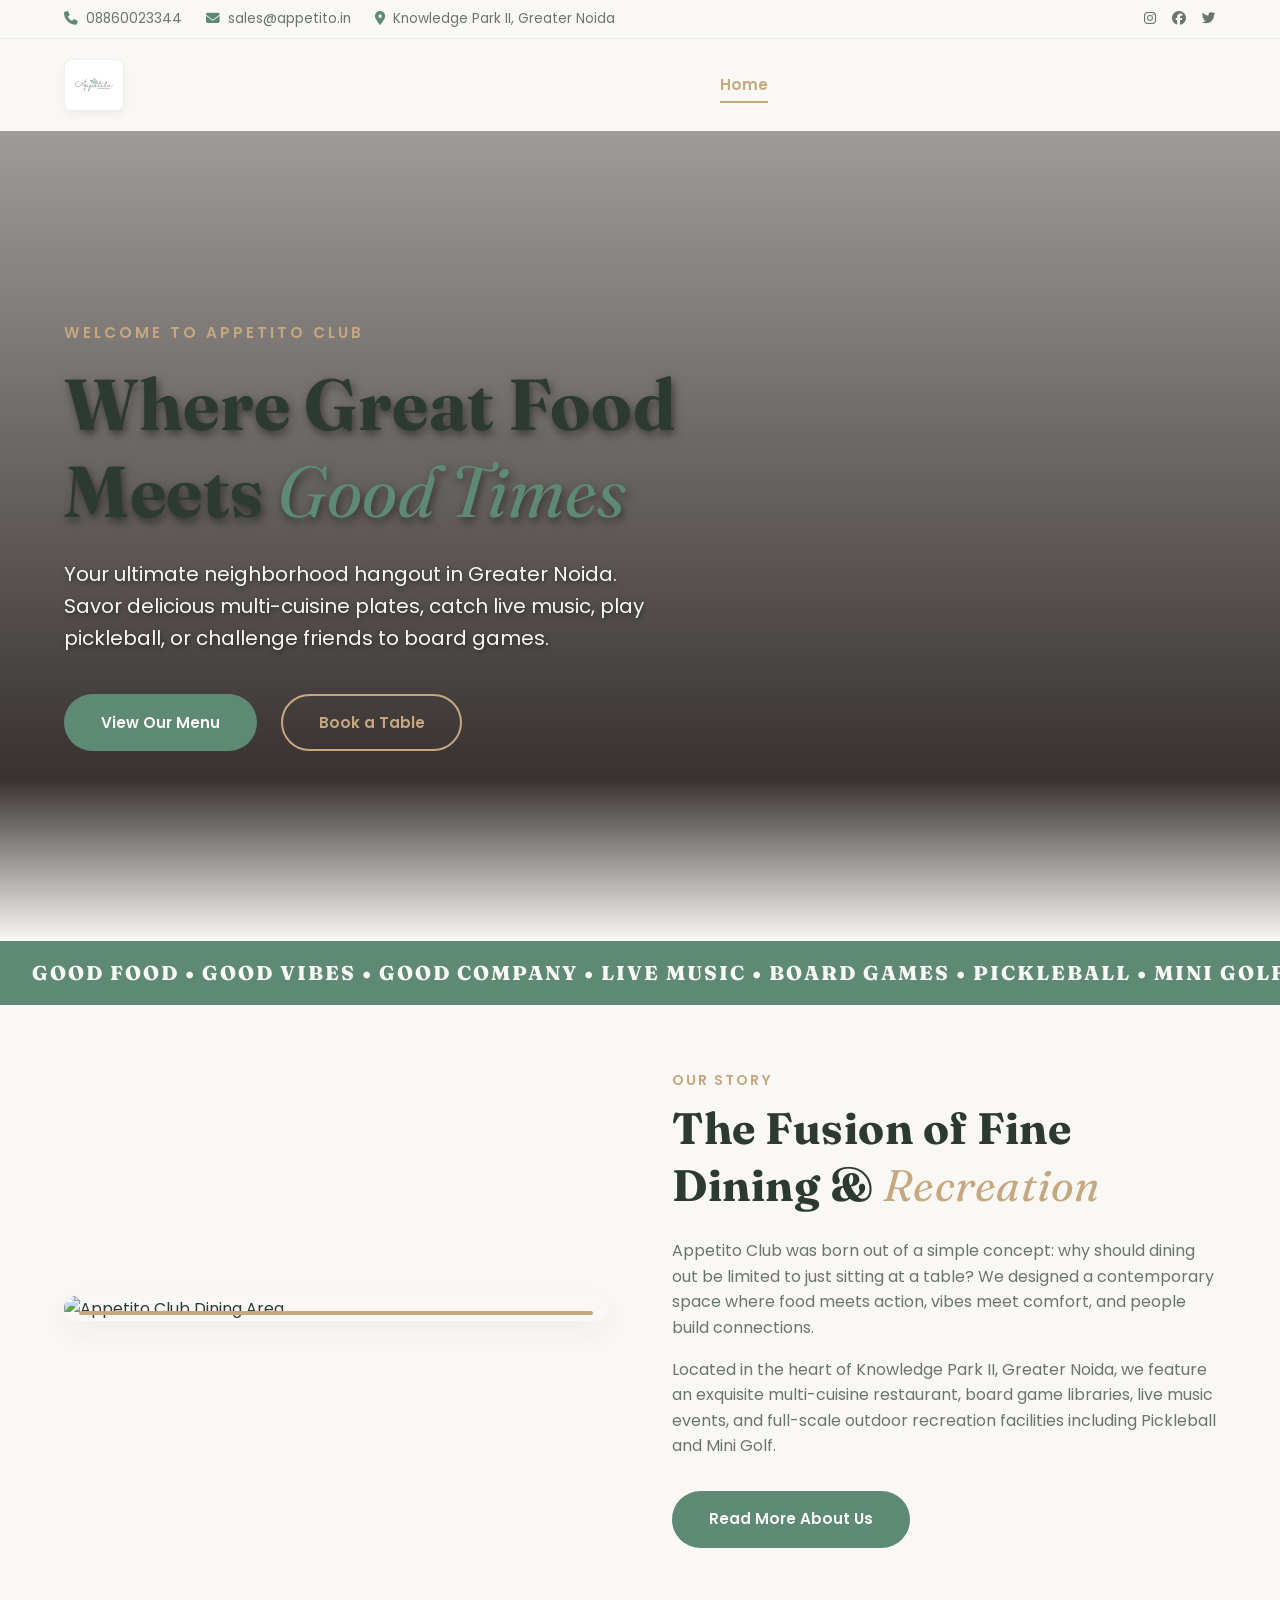
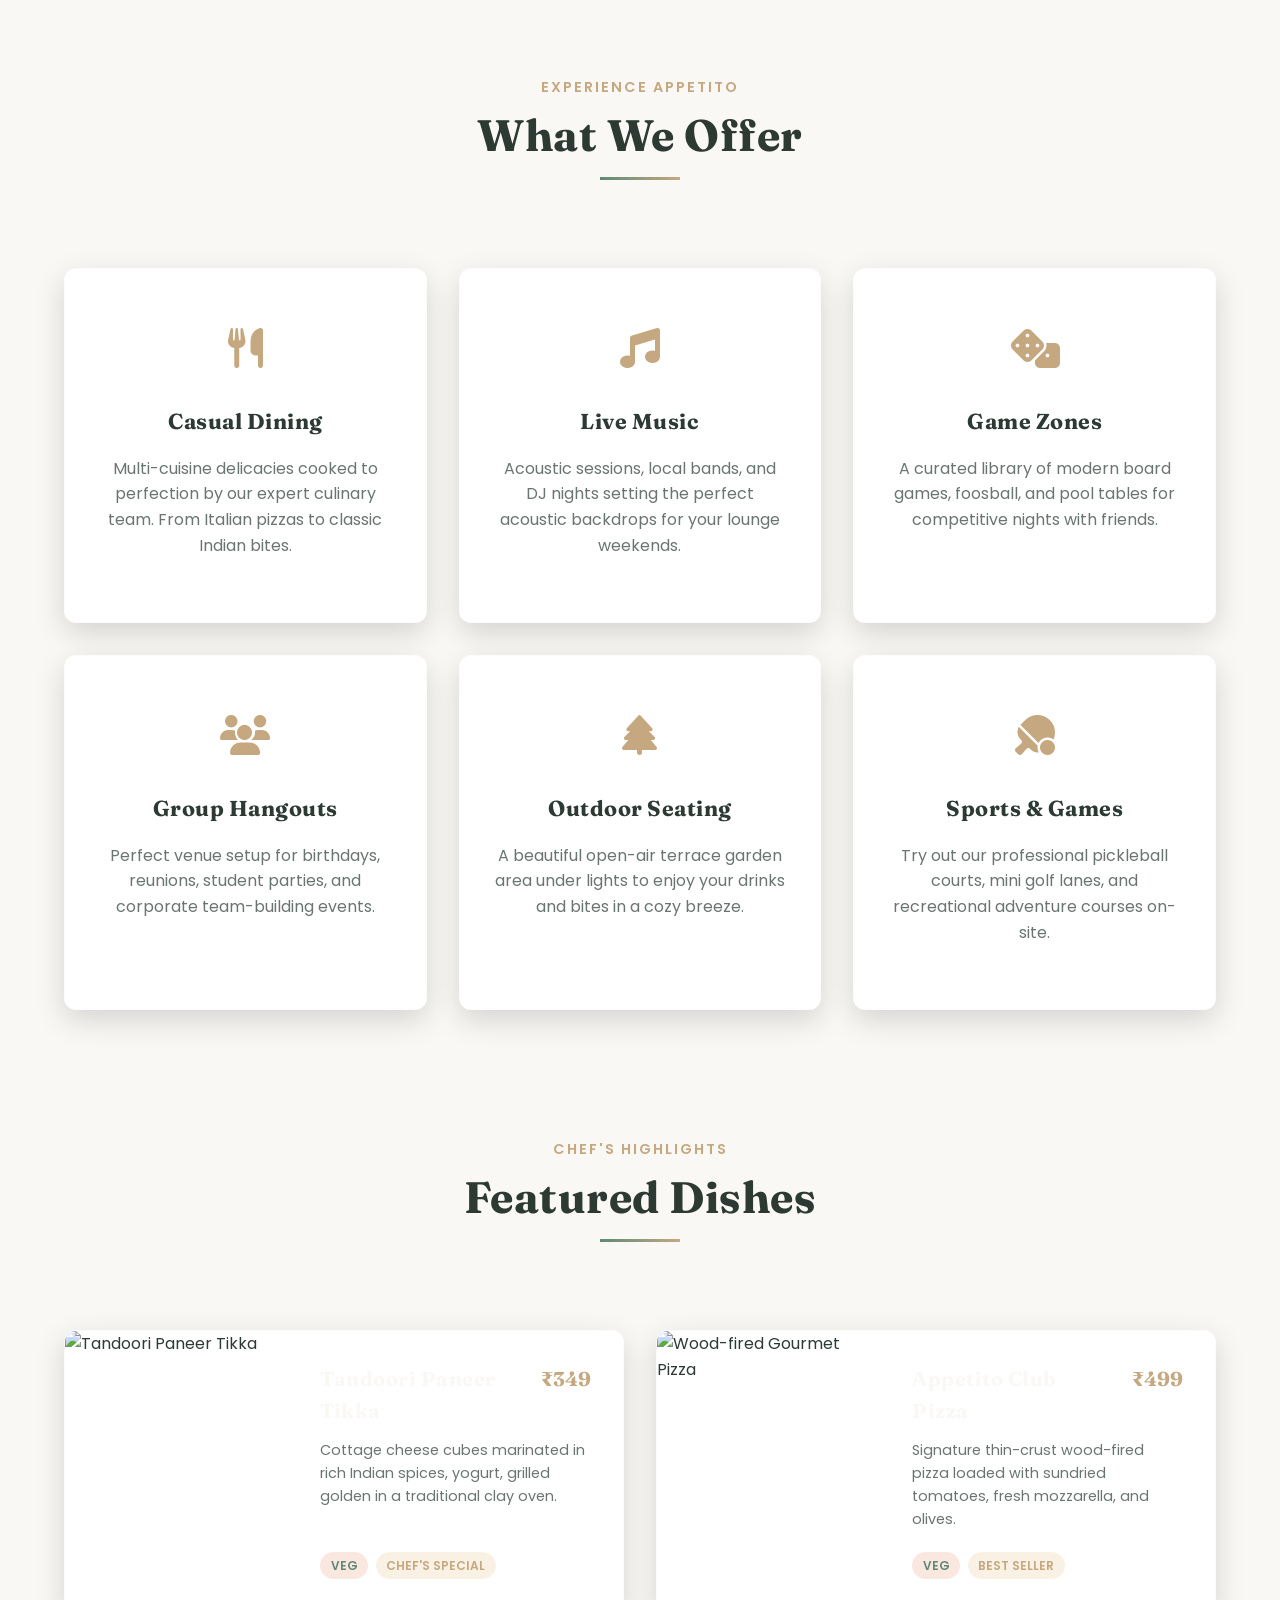
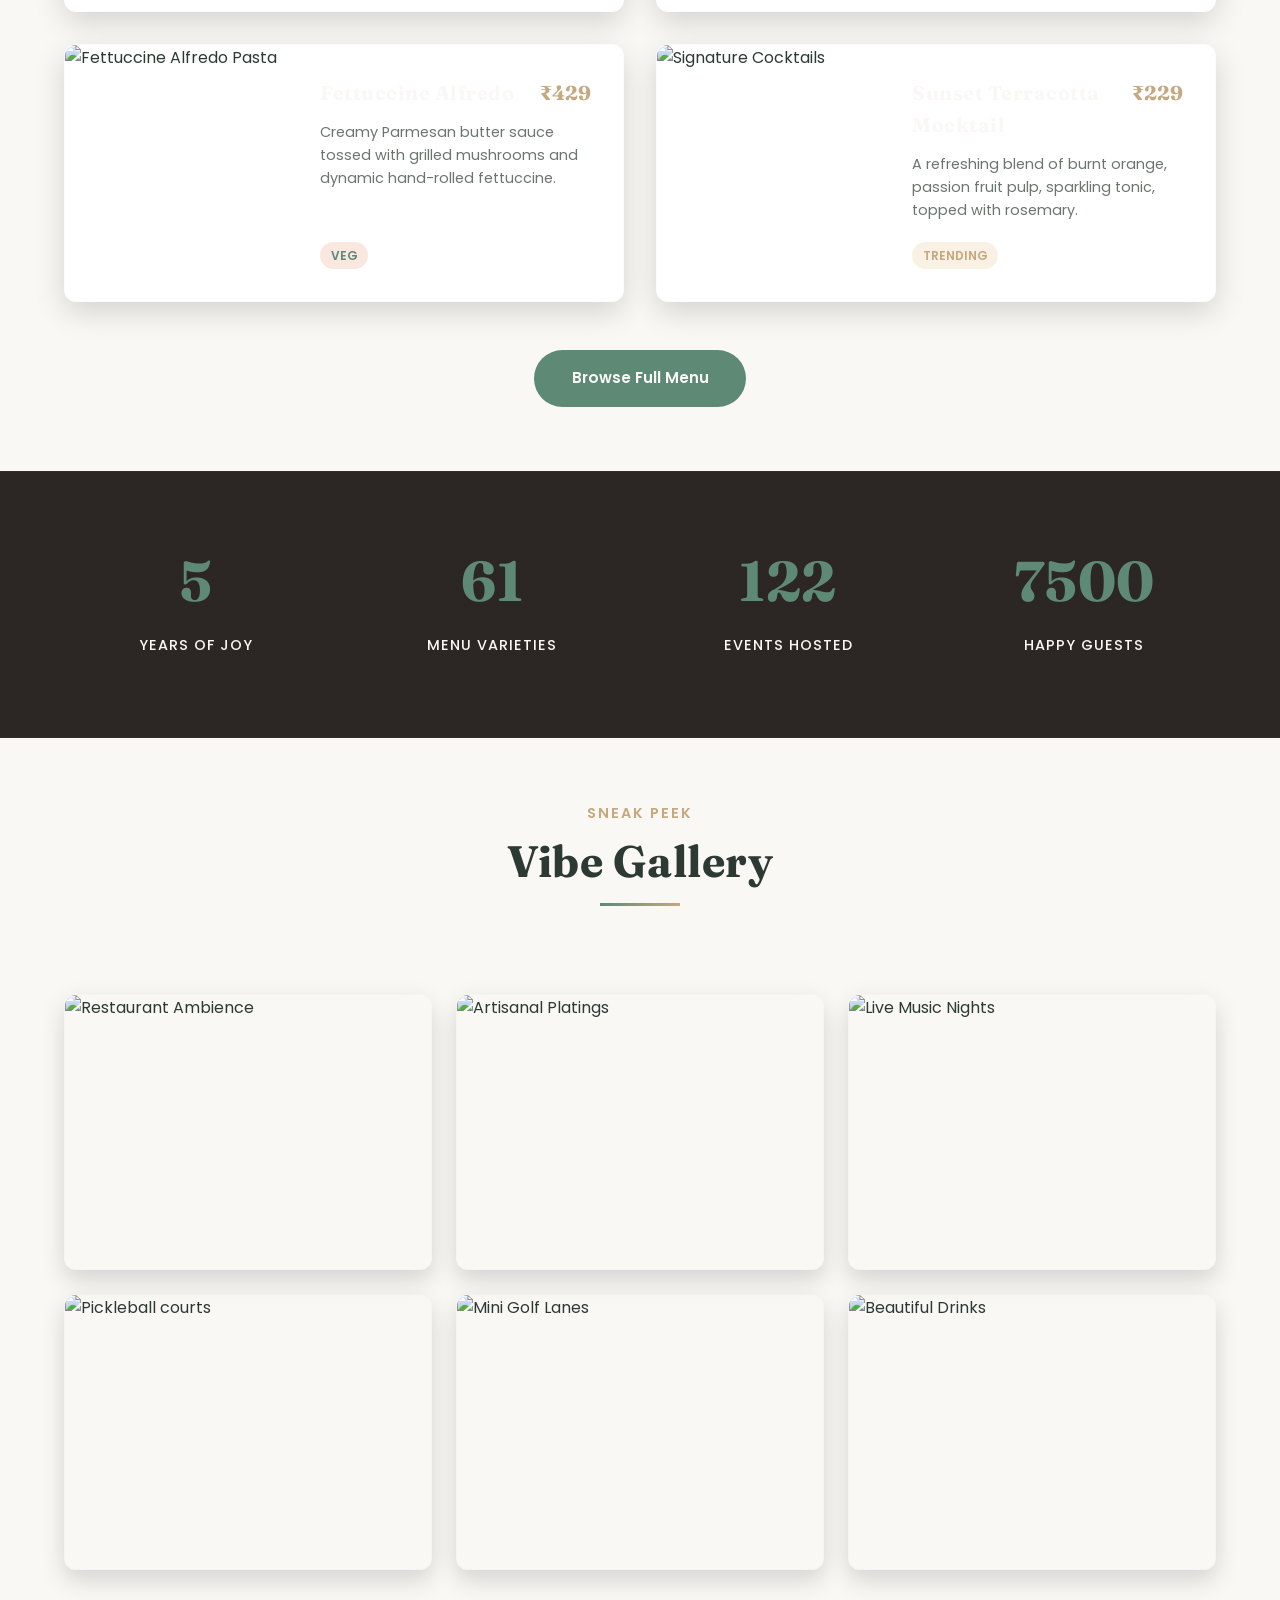
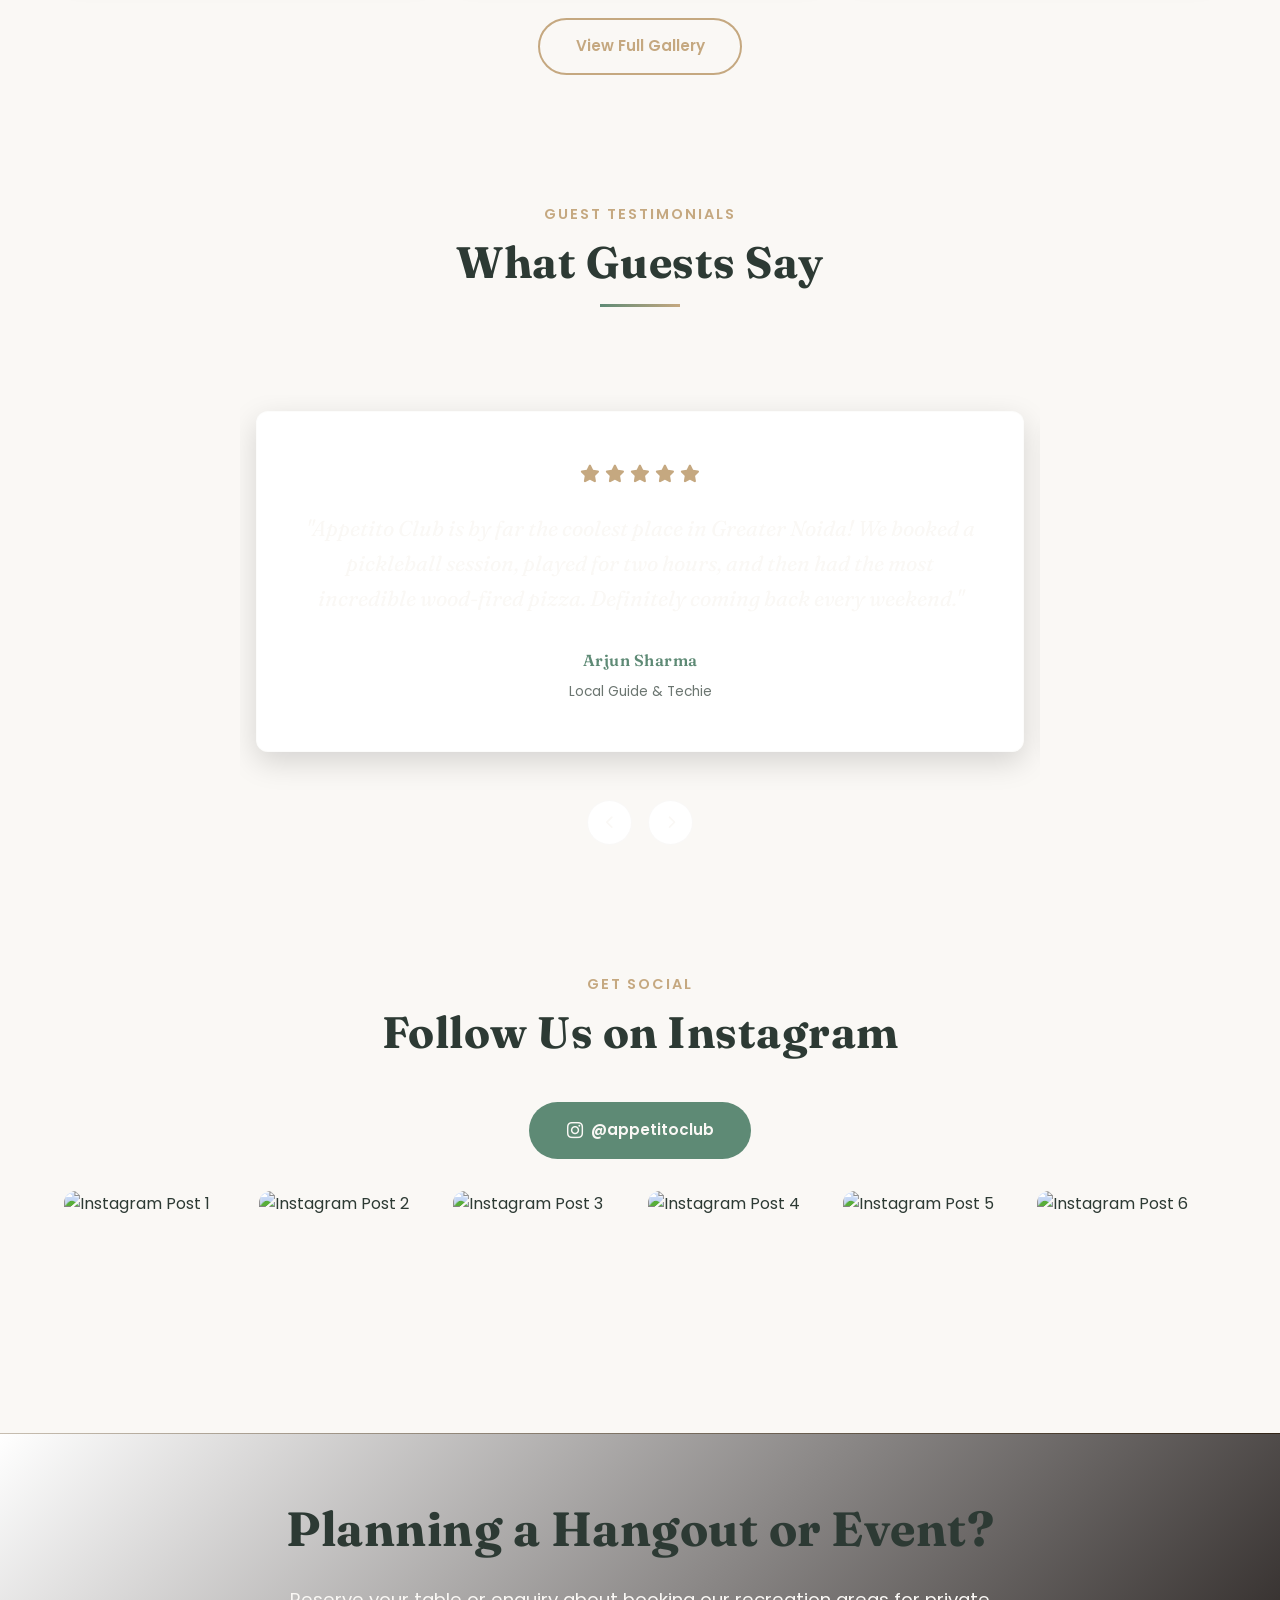
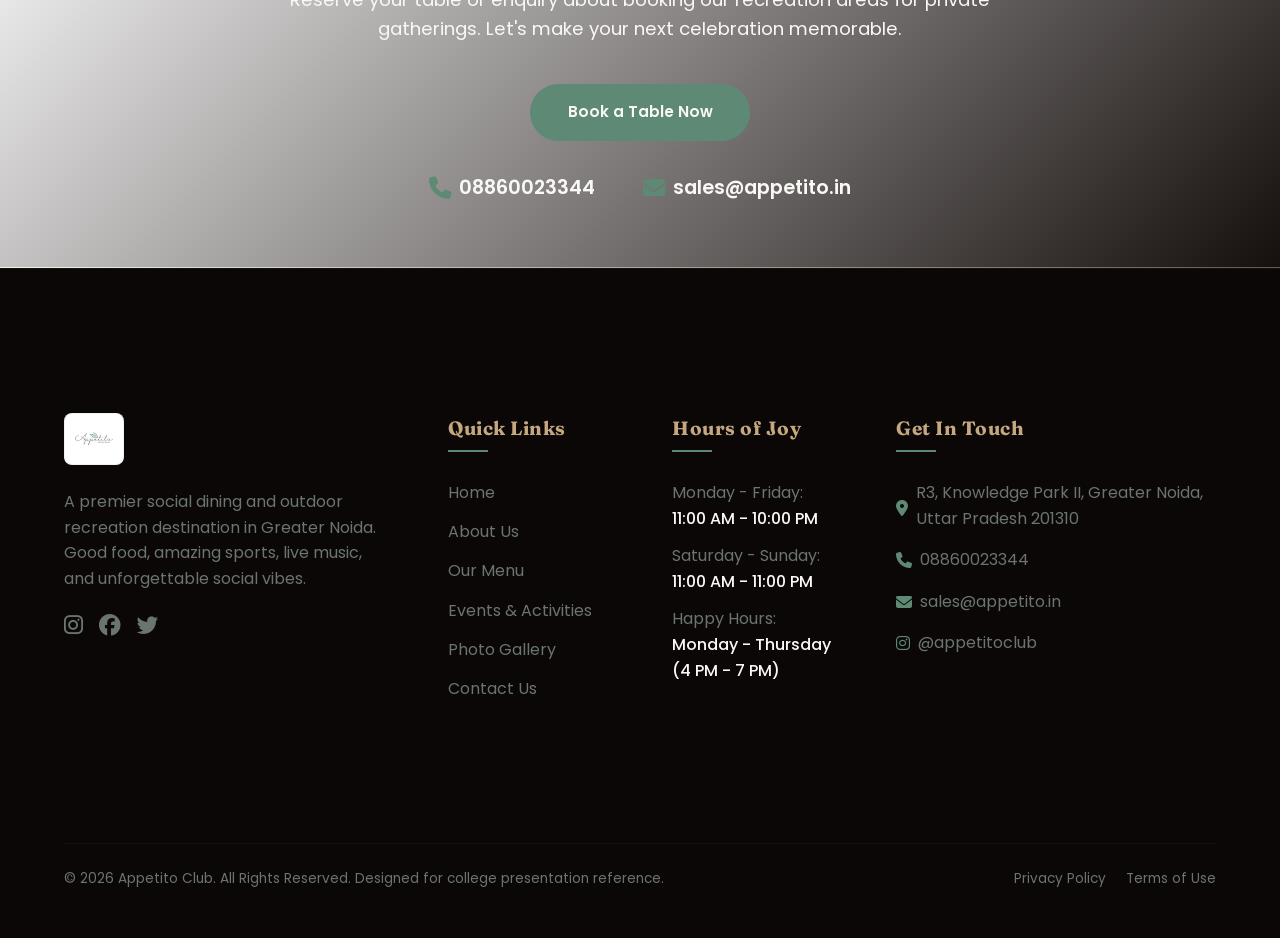
==== commit 38d550e9: "Re-theme website to clean light garden-bistro style with sage green accents matching the official lo" ====
--- a/index.html
+++ b/index.html
@@ -55,7 +55,7 @@
     <nav class="navbar">
       <div class="navbar-container">
         <a href="index.html" class="logo">
-          Appetito<span>.</span>
+          <img src="images/logo.png" alt="Appetito Logo">
         </a>
         
         <ul class="nav-menu">
@@ -486,7 +486,7 @@
       <!-- Footer Col 1 -->
       <div class="footer-col">
         <a href="index.html" class="footer-logo">
-          Appetito<span>.</span>
+          <img src="images/logo.png" alt="Appetito Logo">
         </a>
         <p>A premier social dining and outdoor recreation destination in Greater Noida. Good food, amazing sports, live music, and unforgettable social vibes.</p>
         <div class="social-links" style="margin-top: 1.5rem;">
--- a/css/style.css
+++ b/css/style.css
@@ -9,16 +9,17 @@
    ========================================== */
 :root {
   /* Color Palette */
-  --bg-primary: #150F0D;      /* Deep Espresso Charcoal */
-  --bg-secondary: #241914;    /* Warm Mahogany/Espresso Card Bg */
-  --bg-light: #F5EFE6;        /* Soft Cream/Off-White for light sections */
-  
-  --accent-terracotta: #D9622B; /* Burnt Terracotta Orange */
-  --accent-gold: #D4A24E;       /* Warm Antique Gold */
-  
-  --text-light: #F5EFE6;      /* Off-White Text */
-  --text-muted: #C7BBAE;      /* Warm Grayish Cream Text */
-  --text-dark: #150F0D;       /* Dark text on light backgrounds */
+  --bg-primary: #FAF8F5;      /* Soft Creamy Parchment Background */
+  --bg-secondary: #FFFFFF;    /* Pure White Card Background */
+  --bg-light: #FAF8F5;        /* Light Cream Parchment */
+  --bg-dark: #1E2C26;         /* Deep Slate Green for contrast sections */
+  
+  --accent-terracotta: #5E8A75; /* Sage Leaf Green */
+  --accent-gold: #C5A880;       /* Warm Soft Gold / Clay Accent */
+  
+  --text-light: #FAF8F5;      /* Cream Text on Dark Sections */
+  --text-muted: #6B7570;      /* Muted Slate Grey-Green Text */
+  --text-dark: #2D3A34;       /* Deep Charcoal Slate primary text */
   
   /* Typography */
   --font-heading: 'Fraunces', 'Playfair Display', Georgia, serif;
@@ -28,8 +29,8 @@
   --header-height: 80px;
   --transition-smooth: all 0.4s cubic-bezier(0.25, 0.46, 0.45, 0.94);
   --border-radius: 12px;
-  --shadow-premium: 0 15px 35px rgba(0, 0, 0, 0.5);
-  --shadow-glow: 0 0 20px rgba(217, 98, 43, 0.35);
+  --shadow-premium: 0 10px 30px rgba(45, 58, 52, 0.06);
+  --shadow-glow: 0 0 20px rgba(94, 138, 117, 0.15);
 }
 
 /* ==========================================
@@ -47,7 +48,7 @@
 
 body {
   background-color: var(--bg-primary);
-  color: var(--text-light);
+  color: var(--text-dark);
   font-family: var(--font-body);
   font-size: 16px;
   line-height: 1.6;
@@ -58,6 +59,7 @@
   font-family: var(--font-heading);
   font-weight: 700;
   letter-spacing: 0.5px;
+  color: var(--text-dark);
 }
 
 h1 {
@@ -185,8 +187,8 @@
    4. Sticky Navbar & Contact Info Bar
    ========================================== */
 .top-bar {
-  background-color: rgba(21, 15, 13, 0.95);
-  border-bottom: 1px solid rgba(199, 187, 174, 0.1);
+  background-color: #FAF8F5;
+  border-bottom: 1px solid rgba(94, 138, 117, 0.1);
   padding: 0.5rem 0;
   font-size: 0.85rem;
 }
@@ -213,11 +215,11 @@
 }
 
 .info-item i {
-  color: var(--accent-gold);
+  color: var(--accent-terracotta);
 }
 
 .info-item a:hover {
-  color: var(--accent-gold);
+  color: var(--accent-terracotta);
 }
 
 .social-links {
@@ -247,12 +249,12 @@
 }
 
 header.scrolled .navbar {
-  background-color: rgba(21, 15, 13, 0.95);
+  background-color: rgba(250, 248, 245, 0.96);
   backdrop-filter: blur(12px);
   -webkit-backdrop-filter: blur(12px);
   padding: 0.85rem 0;
-  box-shadow: 0 4px 30px rgba(0, 0, 0, 0.3);
-  border-bottom: 1px solid rgba(199, 187, 174, 0.05);
+  box-shadow: 0 5px 25px rgba(45, 58, 52, 0.05);
+  border-bottom: 1px solid rgba(94, 138, 117, 0.08);
 }
 
 .navbar-container {
@@ -265,17 +267,24 @@
 }
 
 .logo {
-  font-family: var(--font-heading);
-  font-size: 1.8rem;
-  font-weight: 800;
-  color: var(--text-light);
   display: flex;
   align-items: center;
-  gap: 0.5rem;
-}
-
-.logo span {
-  color: var(--accent-terracotta);
+}
+
+.logo img {
+  height: 52px;
+  width: auto;
+  background-color: #FFFFFF;
+  padding: 4px 8px;
+  border-radius: 8px;
+  box-shadow: 0 4px 10px rgba(45, 58, 52, 0.06);
+  border: 1px solid rgba(94, 138, 117, 0.12);
+  transition: var(--transition-smooth);
+}
+
+header.scrolled .logo img {
+  box-shadow: none;
+  border-color: rgba(94, 138, 117, 0.05);
 }
 
 .nav-menu {
@@ -286,14 +295,23 @@
 
 .nav-link {
   font-size: 0.95rem;
-  font-weight: 500;
-  color: var(--text-light);
+  font-weight: 550;
+  color: var(--text-light); /* Cream initially over hero */
   position: relative;
   padding: 0.5rem 0;
+  transition: var(--transition-smooth);
+}
+
+header.scrolled .nav-link {
+  color: var(--text-dark); /* Dark green on light scroll */
 }
 
 .nav-link:hover, .nav-link.active {
-  color: var(--accent-gold);
+  color: var(--accent-gold) !important;
+}
+
+header.scrolled .nav-link:hover, header.scrolled .nav-link.active {
+  color: var(--accent-terracotta) !important;
 }
 
 .nav-link::after {
@@ -305,6 +323,10 @@
   height: 2px;
   background-color: var(--accent-gold);
   transition: var(--transition-smooth);
+}
+
+header.scrolled .nav-link::after {
+  background-color: var(--accent-terracotta);
 }
 
 .nav-link:hover::after, .nav-link.active::after {
@@ -840,15 +862,18 @@
 }
 
 .footer-logo {
-  font-family: var(--font-heading);
-  font-size: 2rem;
-  font-weight: 800;
-  margin-bottom: 1.5rem;
   display: inline-block;
-}
-
-.footer-logo span {
-  color: var(--accent-terracotta);
+  margin-bottom: 1rem;
+}
+
+.footer-logo img {
+  height: 52px;
+  width: auto;
+  background-color: #FFFFFF;
+  padding: 4px 8px;
+  border-radius: 8px;
+  border: 1px solid rgba(94, 138, 117, 0.1);
+  display: block;
 }
 
 .footer-col h4 {
@@ -1428,30 +1453,22 @@
   body { font-size: 15px; }
   .container { padding: 3rem 0; }
   
-  /* Top info bar styling on tablet/mobile */
-  .top-bar-content {
-    flex-direction: column;
-    gap: 0.5rem;
-    text-align: center;
-  }
-  
-  .top-info-left {
-    flex-direction: column;
-    gap: 0.35rem;
-    align-items: center;
-  }
-  
-  /* Mobile menu setup */
+  /* Hide top bar on mobile/tablet to keep navbar clean and prevent height mismatch */
+  .top-bar {
+    display: none;
+  }
+  
+  /* Mobile menu setup - now positioned directly below the header */
   .hamburger {
     display: block;
   }
   
   .nav-menu {
     position: fixed;
-    top: calc(var(--header-height) + 38px); /* Account for top bar */
+    top: var(--header-height);
     left: -100%;
     width: 100%;
-    height: calc(100vh - var(--header-height) - 38px);
+    height: calc(100vh - var(--header-height));
     background-color: var(--bg-primary);
     flex-direction: column;
     align-items: center;
@@ -1514,6 +1531,43 @@
   .contact-form-wrapper {
     padding: 2rem 1.5rem;
   }
+  
+  /* Optimize Lightbox on mobile/tablet */
+  .lightbox-nav {
+    width: 45px;
+    height: 45px;
+    font-size: 1.5rem;
+  }
+  .lightbox-prev {
+    left: 0.5rem;
+  }
+  .lightbox-next {
+    right: 0.5rem;
+  }
+  .lightbox-content {
+    max-width: 90%;
+  }
+  .lightbox-caption {
+    font-size: 1.1rem;
+    margin-top: 1rem;
+  }
+}
+
+/* Stacking menu cards vertically for small tablets & mobile screens */
+@media (max-width: 600px) {
+  .menu-card {
+    flex-direction: column;
+  }
+  
+  .menu-card-img {
+    width: 100%;
+    height: 220px;
+  }
+  
+  .menu-card-content {
+    width: 100%;
+    padding: 1.5rem;
+  }
 }
 
 @media (max-width: 480px) {
@@ -1545,4 +1599,20 @@
     gap: 1rem;
     text-align: center;
   }
-}
+  
+  .cta-banner h2 {
+    font-size: 2rem;
+  }
+  
+  .cta-contact-info {
+    gap: 1.5rem;
+  }
+  
+  .modal-content {
+    padding: 2rem 1.5rem;
+  }
+  
+  .modal-title {
+    font-size: 1.6rem;
+  }
+}
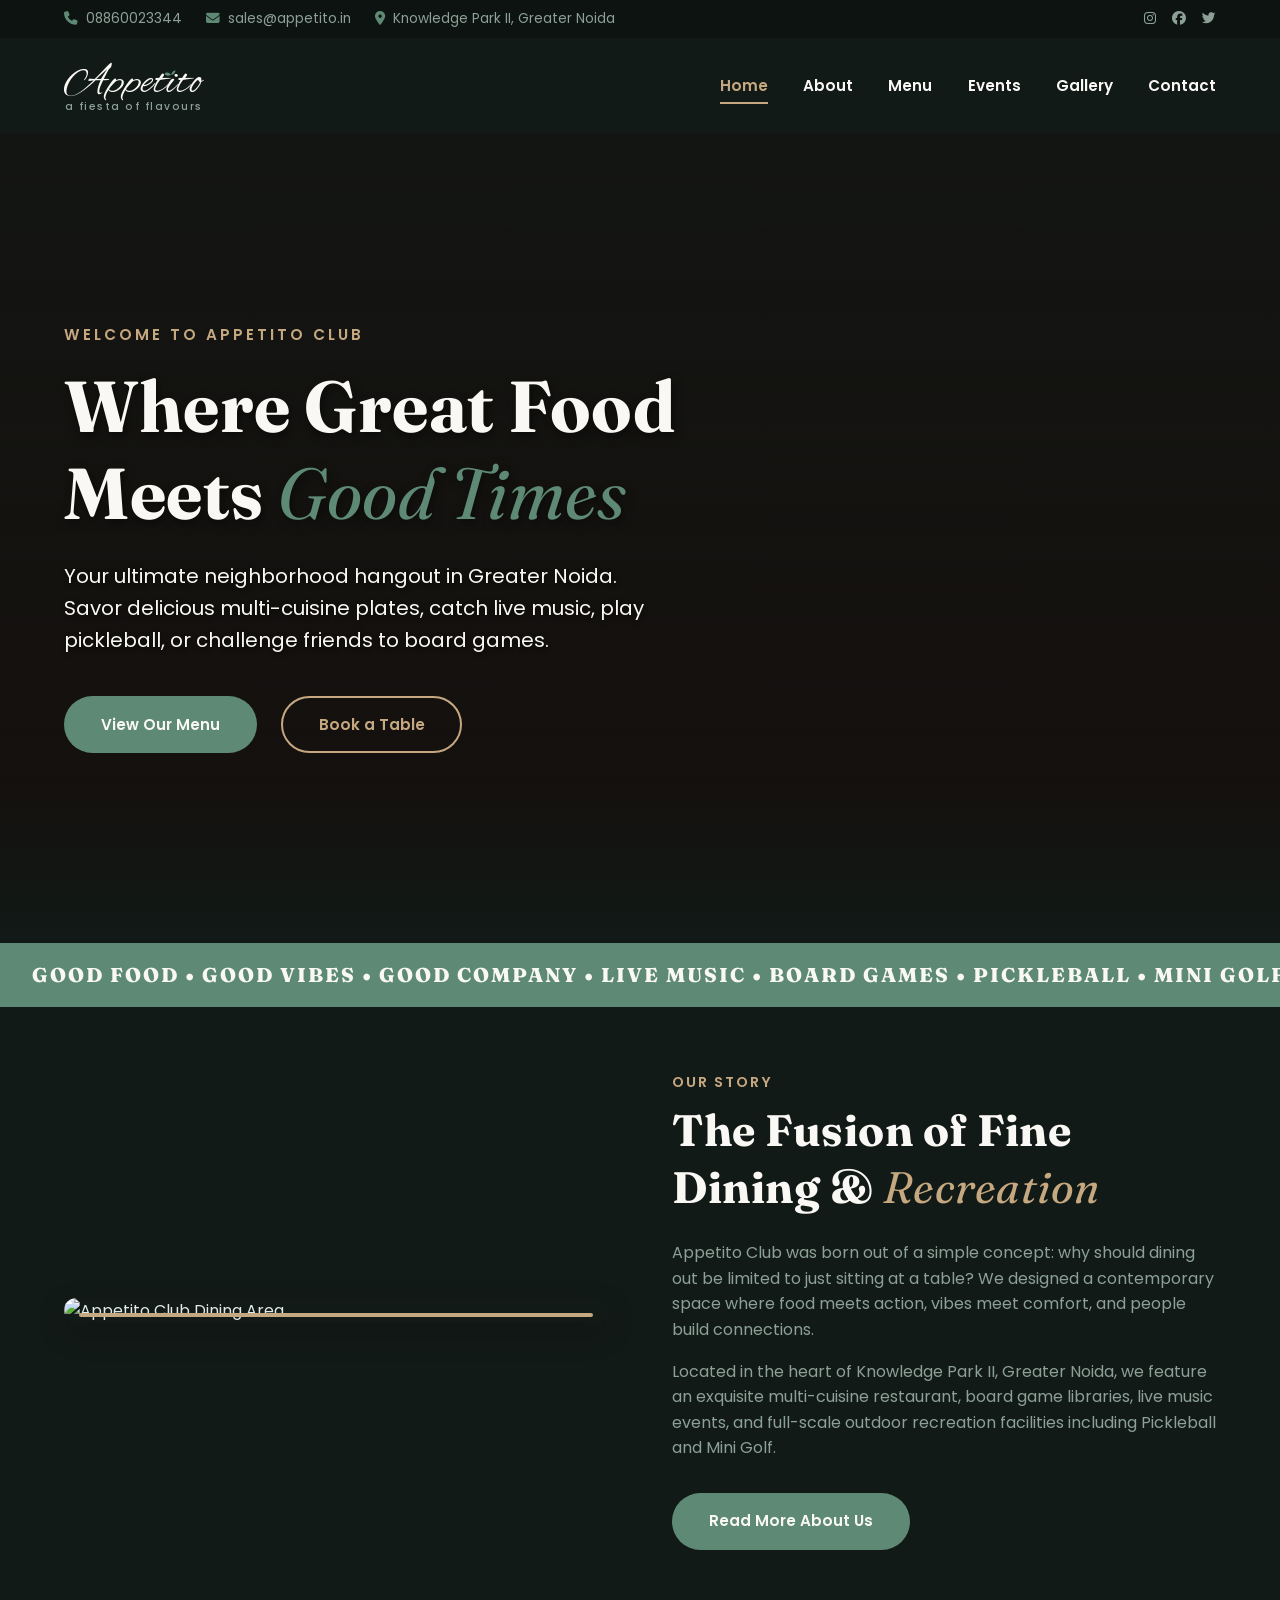
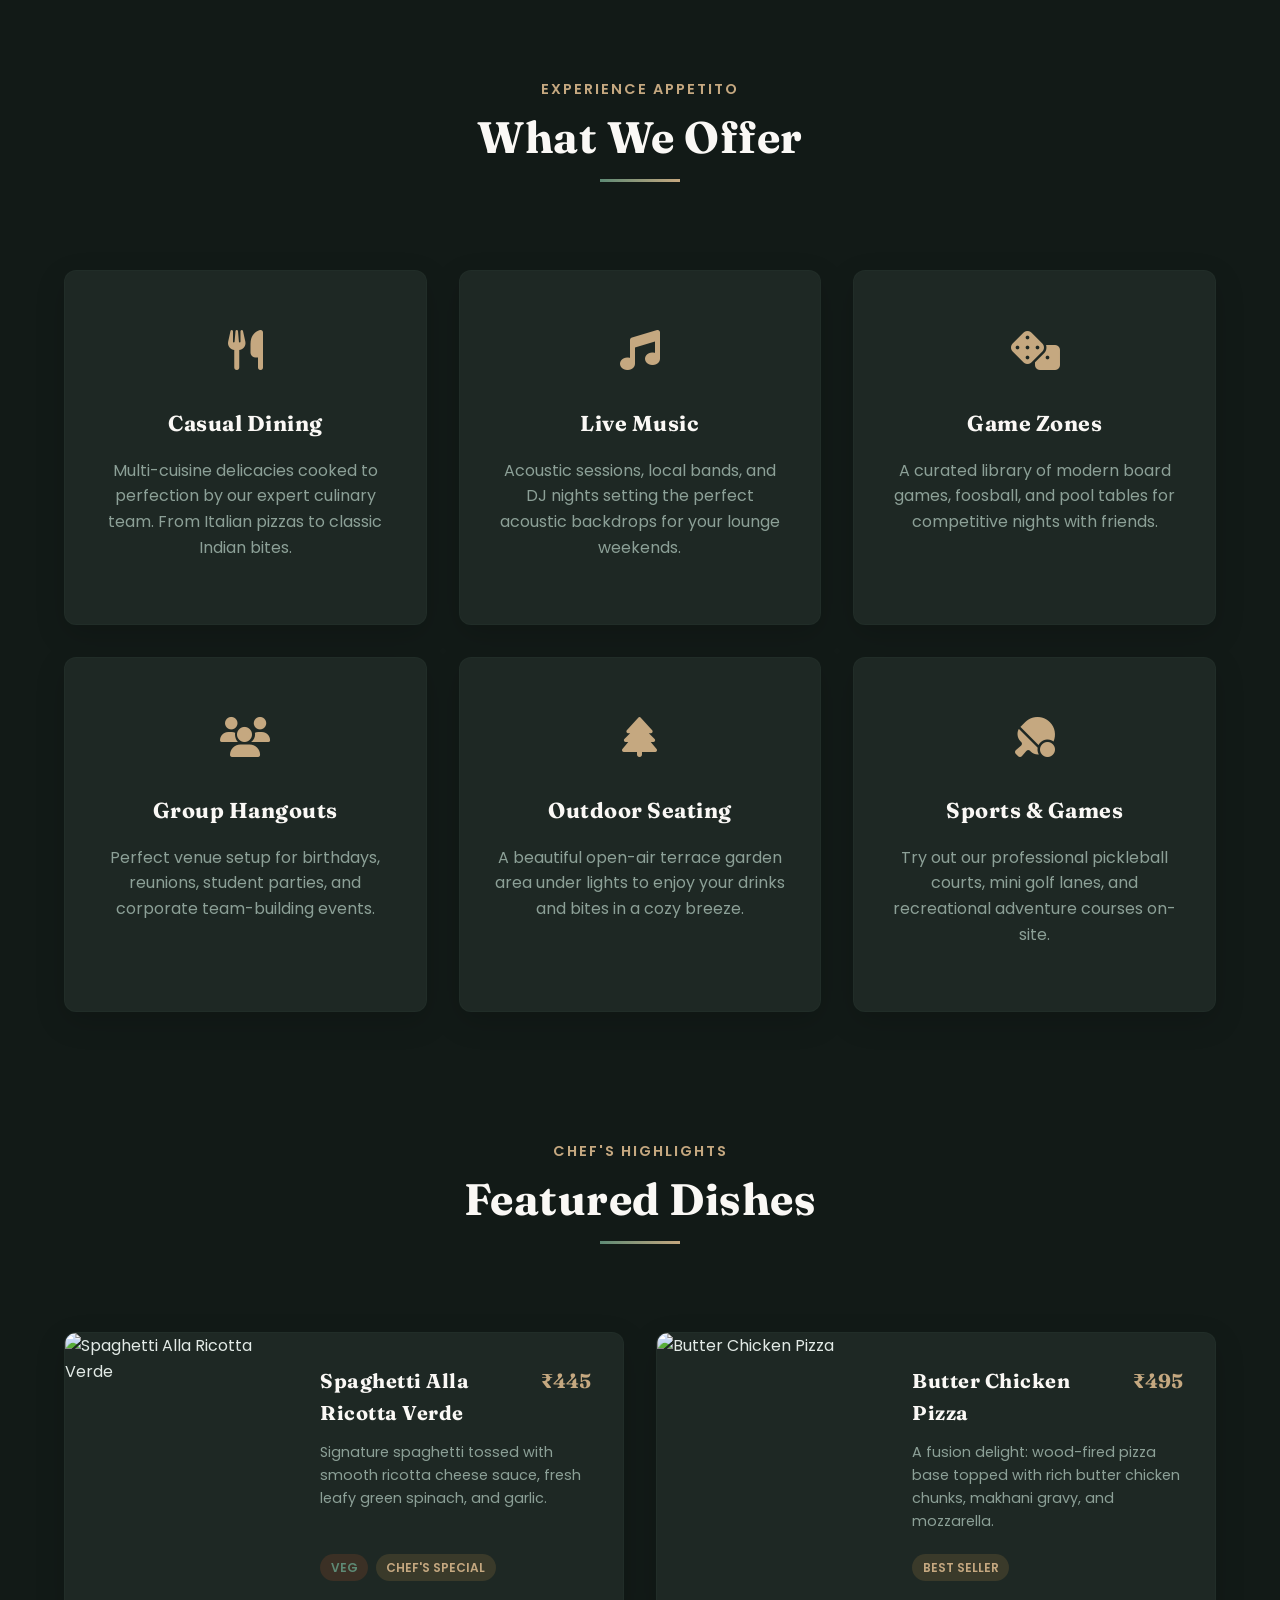
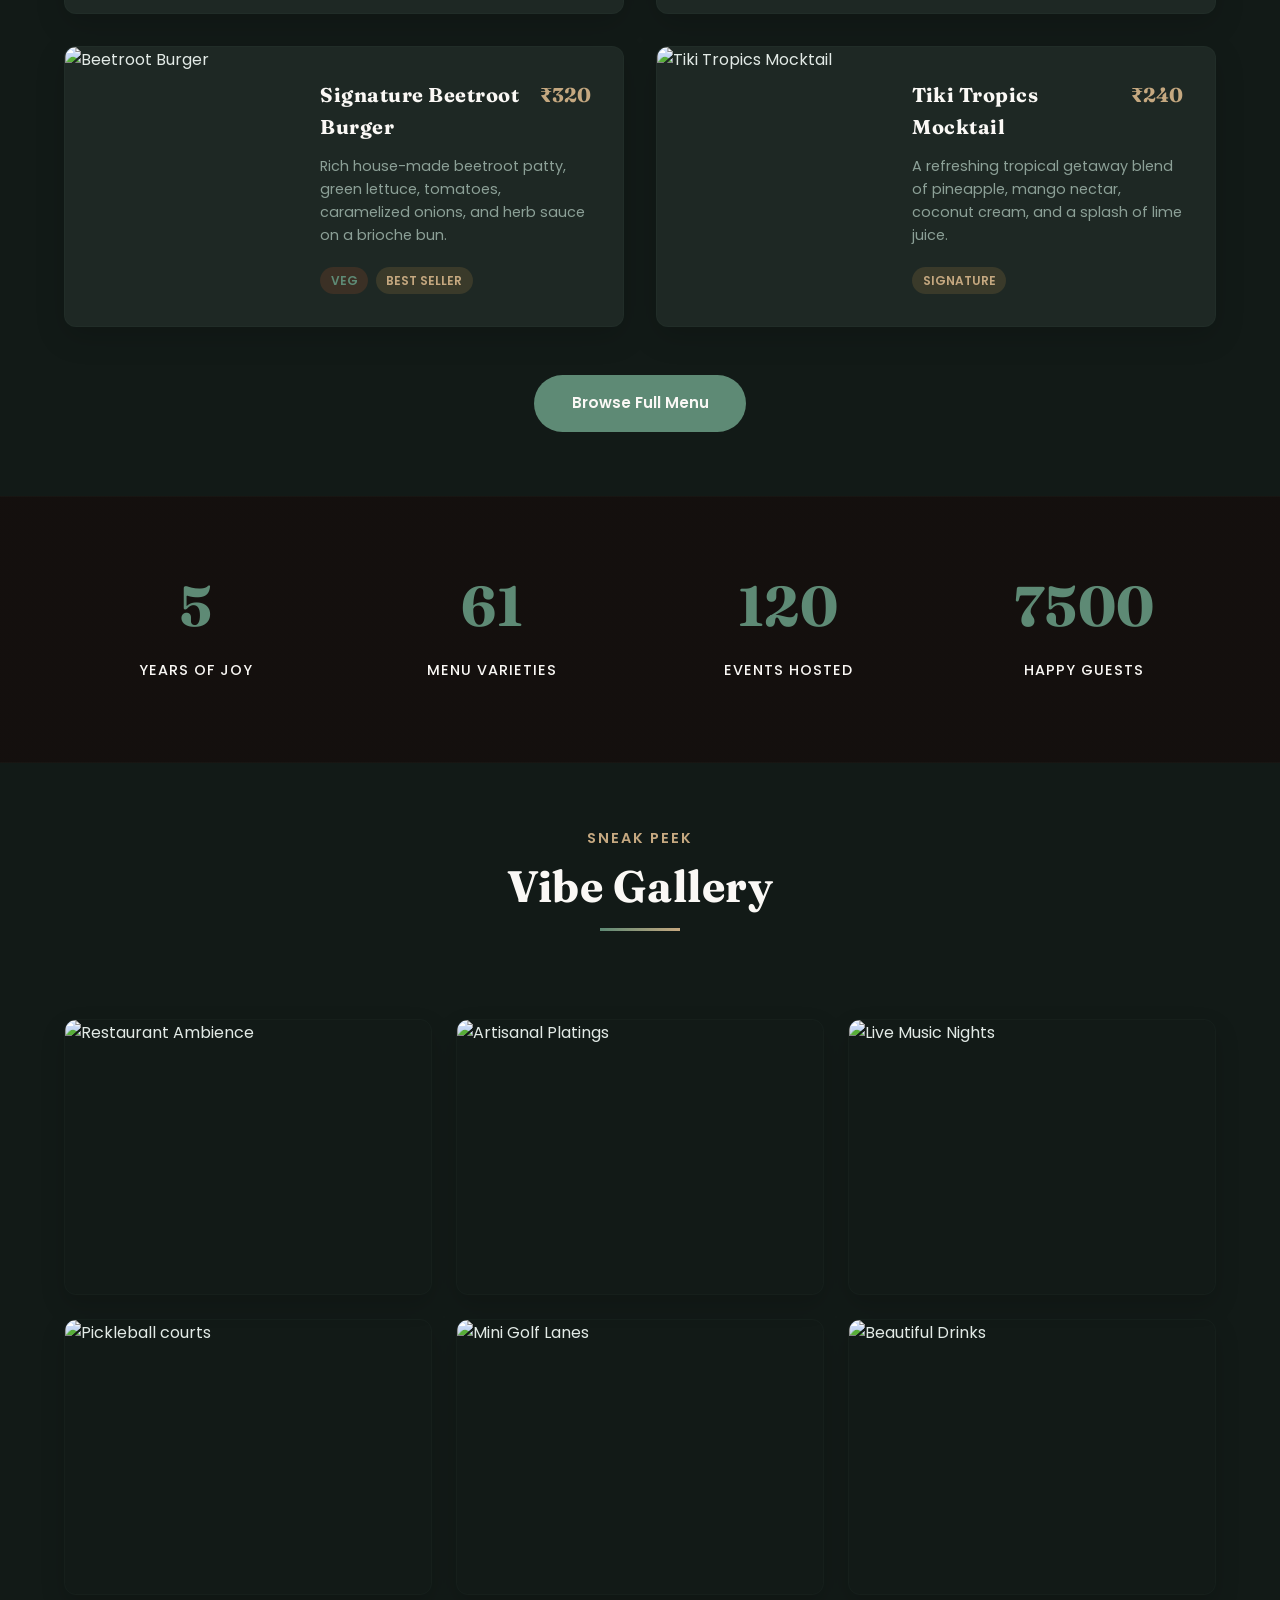
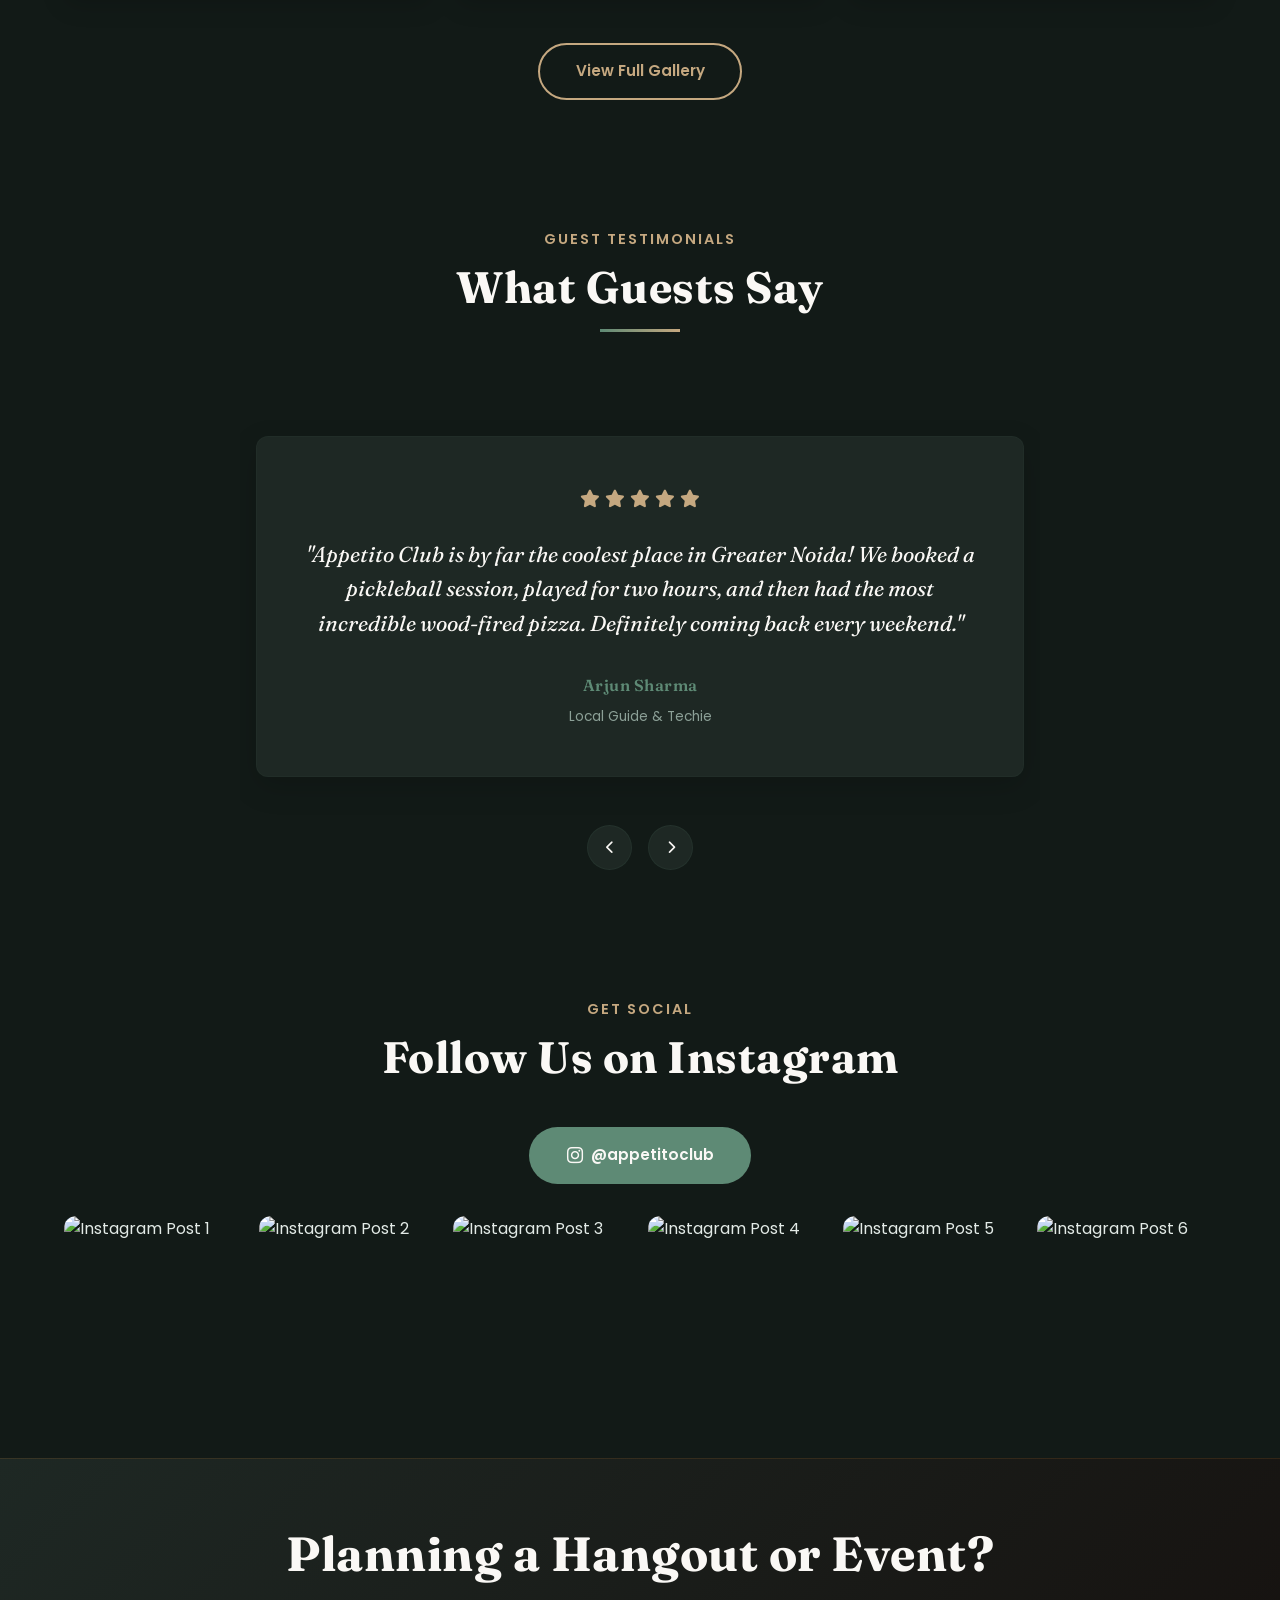
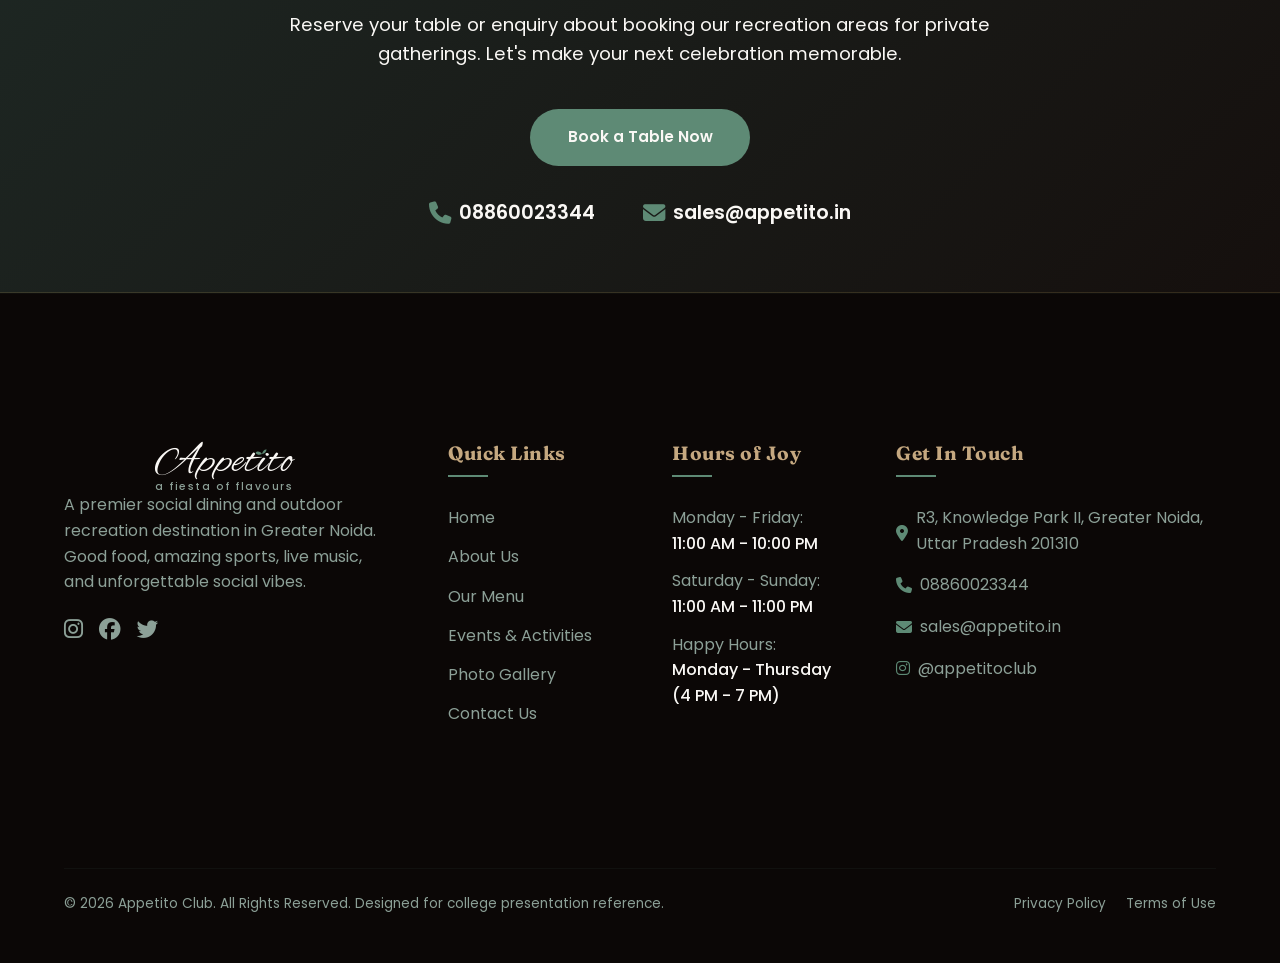
==== commit 6e571f67: "Fix blurry logo by replacing all instances of logo.png with inline SVG vector brand logo, and popula" ====
--- a/index.html
+++ b/index.html
@@ -11,7 +11,7 @@
   <!-- Google Fonts -->
   <link rel="preconnect" href="https://fonts.googleapis.com">
   <link rel="preconnect" href="https://fonts.gstatic.com" crossorigin>
-  <link href="https://fonts.googleapis.com/css2?family=Fraunces:ital,opsz,wght@0,9..144,400..900;1,9..144,400..900&family=Poppins:wght@300;400;500;600;700;800&family=Work+Sans:wght@400;500;600&display=swap" rel="stylesheet">
+  <link href="https://fonts.googleapis.com/css2?family=Alex+Brush&family=Fraunces:ital,opsz,wght@0,9..144,400..900;1,9..144,400..900&family=Poppins:wght@300;400;500;600;700;800&family=Work+Sans:wght@400;500;600&display=swap" rel="stylesheet">
   
   <!-- Font Awesome Icons -->
   <link rel="stylesheet" href="https://cdnjs.cloudflare.com/ajax/libs/font-awesome/6.4.0/css/all.min.css">
@@ -54,8 +54,15 @@
   <header>
     <nav class="navbar">
       <div class="navbar-container">
-        <a href="index.html" class="logo">
-          <img src="images/logo.png" alt="Appetito Logo">
+        <a href="index.html" class="logo-brand">
+          <div class="logo-main-wrapper">
+            <span class="logo-main-text">Appetito</span>
+            <svg class="logo-leaves-svg" viewBox="0 0 24 24" xmlns="http://www.w3.org/2000/svg">
+              <path d="M12,12 C9.5,8 6,8 4.5,10 C6,12.5 9,13 12,12 Z"></path>
+              <path d="M12,12 C13,8.5 15.5,6.5 18,7 C17.5,9.5 15,12 12,12 Z"></path>
+            </svg>
+          </div>
+          <div class="logo-sub-text">a fiesta of flavours</div>
         </a>
         
         <ul class="nav-menu">
@@ -181,15 +188,15 @@
       <!-- Dish 1 -->
       <div class="menu-card reveal delay-1">
         <div class="menu-card-img">
-          <img src="https://images.unsplash.com/photo-1565557623262-b51c2513a641?auto=format&fit=crop&q=80&w=800" alt="Tandoori Paneer Tikka">
+          <img src="https://images.unsplash.com/photo-1563379091339-03b21ab4a4f8?auto=format&fit=crop&q=80&w=800" alt="Spaghetti Alla Ricotta Verde">
         </div>
         <div class="menu-card-content">
           <div>
             <div class="menu-card-header">
-              <h3 class="menu-card-title">Tandoori Paneer Tikka</h3>
-              <span class="menu-card-price">₹349</span>
-            </div>
-            <p class="menu-card-desc">Cottage cheese cubes marinated in rich Indian spices, yogurt, grilled golden in a traditional clay oven.</p>
+              <h3 class="menu-card-title">Spaghetti Alla Ricotta Verde</h3>
+              <span class="menu-card-price">₹445</span>
+            </div>
+            <p class="menu-card-desc">Signature spaghetti tossed with smooth ricotta cheese sauce, fresh leafy green spinach, and garlic.</p>
           </div>
           <div class="menu-card-tags">
             <span class="menu-tag">Veg</span>
@@ -201,15 +208,34 @@
       <!-- Dish 2 -->
       <div class="menu-card reveal delay-2">
         <div class="menu-card-img">
-          <img src="https://images.unsplash.com/photo-1513104890138-7c749659a591?auto=format&fit=crop&q=80&w=800" alt="Wood-fired Gourmet Pizza">
+          <img src="https://images.unsplash.com/photo-1513104890138-7c749659a591?auto=format&fit=crop&q=80&w=800" alt="Butter Chicken Pizza">
         </div>
         <div class="menu-card-content">
           <div>
             <div class="menu-card-header">
-              <h3 class="menu-card-title">Appetito Club Pizza</h3>
-              <span class="menu-card-price">₹499</span>
-            </div>
-            <p class="menu-card-desc">Signature thin-crust wood-fired pizza loaded with sundried tomatoes, fresh mozzarella, and olives.</p>
+              <h3 class="menu-card-title">Butter Chicken Pizza</h3>
+              <span class="menu-card-price">₹495</span>
+            </div>
+            <p class="menu-card-desc">A fusion delight: wood-fired pizza base topped with rich butter chicken chunks, makhani gravy, and mozzarella.</p>
+          </div>
+          <div class="menu-card-tags">
+            <span class="menu-tag gold">Best Seller</span>
+          </div>
+        </div>
+      </div>
+      
+      <!-- Dish 3 -->
+      <div class="menu-card reveal delay-1">
+        <div class="menu-card-img">
+          <img src="https://images.unsplash.com/photo-1550547660-d9450f859349?auto=format&fit=crop&q=80&w=800" alt="Beetroot Burger">
+        </div>
+        <div class="menu-card-content">
+          <div>
+            <div class="menu-card-header">
+              <h3 class="menu-card-title">Signature Beetroot Burger</h3>
+              <span class="menu-card-price">₹320</span>
+            </div>
+            <p class="menu-card-desc">Rich house-made beetroot patty, green lettuce, tomatoes, caramelized onions, and herb sauce on a brioche bun.</p>
           </div>
           <div class="menu-card-tags">
             <span class="menu-tag">Veg</span>
@@ -218,40 +244,21 @@
         </div>
       </div>
       
-      <!-- Dish 3 -->
-      <div class="menu-card reveal delay-1">
+      <!-- Dish 4 -->
+      <div class="menu-card reveal delay-2">
         <div class="menu-card-img">
-          <img src="https://images.unsplash.com/photo-1645112411341-6c4fd023714a?auto=format&fit=crop&q=80&w=800" alt="Fettuccine Alfredo Pasta">
+          <img src="https://images.unsplash.com/photo-1513558161293-cdaf765ed2fd?auto=format&fit=crop&q=80&w=800" alt="Tiki Tropics Mocktail">
         </div>
         <div class="menu-card-content">
           <div>
             <div class="menu-card-header">
-              <h3 class="menu-card-title">Fettuccine Alfredo</h3>
-              <span class="menu-card-price">₹429</span>
-            </div>
-            <p class="menu-card-desc">Creamy Parmesan butter sauce tossed with grilled mushrooms and dynamic hand-rolled fettuccine.</p>
+              <h3 class="menu-card-title">Tiki Tropics Mocktail</h3>
+              <span class="menu-card-price">₹240</span>
+            </div>
+            <p class="menu-card-desc">A refreshing tropical getaway blend of pineapple, mango nectar, coconut cream, and a splash of lime juice.</p>
           </div>
           <div class="menu-card-tags">
-            <span class="menu-tag">Veg</span>
-          </div>
-        </div>
-      </div>
-      
-      <!-- Dish 4 -->
-      <div class="menu-card reveal delay-2">
-        <div class="menu-card-img">
-          <img src="https://images.unsplash.com/photo-1514362545857-3bc16c4c7d1b?auto=format&fit=crop&q=80&w=800" alt="Signature Cocktails">
-        </div>
-        <div class="menu-card-content">
-          <div>
-            <div class="menu-card-header">
-              <h3 class="menu-card-title">Sunset Terracotta Mocktail</h3>
-              <span class="menu-card-price">₹229</span>
-            </div>
-            <p class="menu-card-desc">A refreshing blend of burnt orange, passion fruit pulp, sparkling tonic, topped with rosemary.</p>
-          </div>
-          <div class="menu-card-tags">
-            <span class="menu-tag gold">Trending</span>
+            <span class="menu-tag gold">Signature</span>
           </div>
         </div>
       </div>
@@ -485,8 +492,15 @@
     <div class="footer-grid container">
       <!-- Footer Col 1 -->
       <div class="footer-col">
-        <a href="index.html" class="footer-logo">
-          <img src="images/logo.png" alt="Appetito Logo">
+        <a href="index.html" class="logo-brand">
+          <div class="logo-main-wrapper">
+            <span class="logo-main-text">Appetito</span>
+            <svg class="logo-leaves-svg" viewBox="0 0 24 24" xmlns="http://www.w3.org/2000/svg">
+              <path d="M12,12 C9.5,8 6,8 4.5,10 C6,12.5 9,13 12,12 Z"></path>
+              <path d="M12,12 C13,8.5 15.5,6.5 18,7 C17.5,9.5 15,12 12,12 Z"></path>
+            </svg>
+          </div>
+          <div class="logo-sub-text">a fiesta of flavours</div>
         </a>
         <p>A premier social dining and outdoor recreation destination in Greater Noida. Good food, amazing sports, live music, and unforgettable social vibes.</p>
         <div class="social-links" style="margin-top: 1.5rem;">
--- a/css/style.css
+++ b/css/style.css
@@ -9,17 +9,17 @@
    ========================================== */
 :root {
   /* Color Palette */
-  --bg-primary: #FAF8F5;      /* Soft Creamy Parchment Background */
-  --bg-secondary: #FFFFFF;    /* Pure White Card Background */
-  --bg-light: #FAF8F5;        /* Light Cream Parchment */
-  --bg-dark: #1E2C26;         /* Deep Slate Green for contrast sections */
+  --bg-primary: #121A17;      /* Deep Forest Slate Green */
+  --bg-secondary: #1E2824;    /* Cozy Dark Sage Card Bg */
+  --bg-light: #1E2824;        /* Cozy Dark Sage Background */
+  --bg-dark: #0D1311;         /* Extra Deep Charcoal for Hero/Footer */
   
   --accent-terracotta: #5E8A75; /* Sage Leaf Green */
-  --accent-gold: #C5A880;       /* Warm Soft Gold / Clay Accent */
-  
-  --text-light: #FAF8F5;      /* Cream Text on Dark Sections */
-  --text-muted: #6B7570;      /* Muted Slate Grey-Green Text */
-  --text-dark: #2D3A34;       /* Deep Charcoal Slate primary text */
+  --accent-gold: #C5A880;       /* Warm Antique Gold */
+  
+  --text-light: #FAF8F5;      /* High-Contrast Cream Text for Headings */
+  --text-muted: #8CA097;      /* Muted Sage-Grey Text */
+  --text-dark: #E2EAE6;       /* Soft Cream Text for Body Copy */
   
   /* Typography */
   --font-heading: 'Fraunces', 'Playfair Display', Georgia, serif;
@@ -29,7 +29,7 @@
   --header-height: 80px;
   --transition-smooth: all 0.4s cubic-bezier(0.25, 0.46, 0.45, 0.94);
   --border-radius: 12px;
-  --shadow-premium: 0 10px 30px rgba(45, 58, 52, 0.06);
+  --shadow-premium: 0 10px 30px rgba(0, 0, 0, 0.2);
   --shadow-glow: 0 0 20px rgba(94, 138, 117, 0.15);
 }
 
@@ -59,7 +59,7 @@
   font-family: var(--font-heading);
   font-weight: 700;
   letter-spacing: 0.5px;
-  color: var(--text-dark);
+  color: var(--text-light);
 }
 
 h1 {
@@ -187,8 +187,8 @@
    4. Sticky Navbar & Contact Info Bar
    ========================================== */
 .top-bar {
-  background-color: #FAF8F5;
-  border-bottom: 1px solid rgba(94, 138, 117, 0.1);
+  background-color: var(--bg-dark);
+  border-bottom: 1px solid rgba(94, 138, 117, 0.06);
   padding: 0.5rem 0;
   font-size: 0.85rem;
 }
@@ -249,12 +249,12 @@
 }
 
 header.scrolled .navbar {
-  background-color: rgba(250, 248, 245, 0.96);
+  background-color: rgba(18, 26, 23, 0.96);
   backdrop-filter: blur(12px);
   -webkit-backdrop-filter: blur(12px);
   padding: 0.85rem 0;
-  box-shadow: 0 5px 25px rgba(45, 58, 52, 0.05);
-  border-bottom: 1px solid rgba(94, 138, 117, 0.08);
+  box-shadow: 0 5px 25px rgba(0, 0, 0, 0.25);
+  border-bottom: 1px solid rgba(94, 138, 117, 0.1);
 }
 
 .navbar-container {
@@ -266,25 +266,69 @@
   margin: 0 auto;
 }
 
-.logo {
-  display: flex;
+.logo-brand {
+  display: flex;
+  flex-direction: column;
   align-items: center;
-}
-
-.logo img {
-  height: 52px;
-  width: auto;
-  background-color: #FFFFFF;
-  padding: 4px 8px;
-  border-radius: 8px;
-  box-shadow: 0 4px 10px rgba(45, 58, 52, 0.06);
-  border: 1px solid rgba(94, 138, 117, 0.12);
-  transition: var(--transition-smooth);
-}
-
-header.scrolled .logo img {
-  box-shadow: none;
-  border-color: rgba(94, 138, 117, 0.05);
+  line-height: 1;
+  text-decoration: none;
+  position: relative;
+  transition: var(--transition-smooth);
+}
+
+.logo-main-wrapper {
+  position: relative;
+  display: inline-block;
+  padding-top: 5px;
+}
+
+.logo-main-text {
+  font-family: 'Alex Brush', cursive;
+  font-size: 2.6rem;
+  color: var(--text-light); /* Cream white */
+  font-weight: 400;
+  letter-spacing: 1px;
+  transition: var(--transition-smooth);
+}
+
+.logo-leaves-svg {
+  position: absolute;
+  top: 6px;
+  right: 22px; /* Positioned exactly on top of the 'ti' */
+  width: 20px;
+  height: 20px;
+  fill: var(--accent-terracotta);
+  transform: rotate(-5deg);
+  transition: var(--transition-smooth);
+}
+
+.logo-sub-text {
+  font-family: var(--font-body);
+  font-size: 0.65rem;
+  letter-spacing: 1.5px;
+  text-transform: lowercase;
+  color: var(--text-muted);
+  margin-top: -3px;
+  font-weight: 500;
+  transition: var(--transition-smooth);
+}
+
+/* Sizing updates on scroll state */
+header.scrolled .logo-main-text {
+  font-size: 2.2rem;
+}
+
+header.scrolled .logo-leaves-svg {
+  top: 5px;
+  right: 18px;
+  width: 17px;
+  height: 17px;
+}
+
+header.scrolled .logo-sub-text {
+  font-size: 0.55rem;
+  letter-spacing: 1px;
+  margin-top: -2px;
 }
 
 .nav-menu {
@@ -296,22 +340,14 @@
 .nav-link {
   font-size: 0.95rem;
   font-weight: 550;
-  color: var(--text-light); /* Cream initially over hero */
+  color: var(--text-light); /* Always light cream */
   position: relative;
   padding: 0.5rem 0;
   transition: var(--transition-smooth);
 }
 
-header.scrolled .nav-link {
-  color: var(--text-dark); /* Dark green on light scroll */
-}
-
 .nav-link:hover, .nav-link.active {
   color: var(--accent-gold) !important;
-}
-
-header.scrolled .nav-link:hover, header.scrolled .nav-link.active {
-  color: var(--accent-terracotta) !important;
 }
 
 .nav-link::after {
@@ -323,10 +359,6 @@
   height: 2px;
   background-color: var(--accent-gold);
   transition: var(--transition-smooth);
-}
-
-header.scrolled .nav-link::after {
-  background-color: var(--accent-terracotta);
 }
 
 .nav-link:hover::after, .nav-link.active::after {
@@ -512,7 +544,7 @@
 
 .offer-card {
   background-color: var(--bg-secondary);
-  border: 1px solid rgba(199, 187, 174, 0.05);
+  border: 1px solid rgba(94, 138, 117, 0.05);
   padding: 3rem 2rem;
   border-radius: var(--border-radius);
   text-align: center;
@@ -560,7 +592,7 @@
   overflow: hidden;
   box-shadow: 0 10px 30px rgba(0,0,0,0.15);
   transition: var(--transition-smooth);
-  border: 1px solid rgba(199, 187, 174, 0.05);
+  border: 1px solid rgba(94, 138, 117, 0.05);
 }
 
 .menu-card:hover {
@@ -644,8 +676,8 @@
    ========================================== */
 .stats-section {
   background: linear-gradient(rgba(21, 15, 13, 0.9), rgba(21, 15, 13, 0.9)), url('https://images.unsplash.com/photo-1517248135467-4c7edcad34c4?auto=format&fit=crop&q=80&w=1200') center/cover fixed;
-  border-top: 1px solid rgba(199, 187, 174, 0.05);
-  border-bottom: 1px solid rgba(199, 187, 174, 0.05);
+  border-top: 1px solid rgba(94, 138, 117, 0.05);
+  border-bottom: 1px solid rgba(94, 138, 117, 0.05);
 }
 
 .stats-grid {
@@ -697,7 +729,7 @@
   border-radius: var(--border-radius);
   text-align: center;
   box-shadow: 0 10px 30px rgba(0,0,0,0.15);
-  border: 1px solid rgba(199, 187, 174, 0.05);
+  border: 1px solid rgba(94, 138, 117, 0.05);
 }
 
 .testimonial-stars {
@@ -734,7 +766,7 @@
 
 .carousel-btn {
   background-color: var(--bg-secondary);
-  border: 1px solid rgba(199, 187, 174, 0.1);
+  border: 1px solid rgba(94, 138, 117, 0.1);
   color: var(--text-light);
   width: 45px;
   height: 45px;
@@ -850,7 +882,7 @@
    ========================================== */
 footer {
   background-color: #0b0706;
-  border-top: 1px solid rgba(199, 187, 174, 0.05);
+  border-top: 1px solid rgba(94, 138, 117, 0.05);
   padding: 5rem 0 2rem;
 }
 
@@ -863,17 +895,23 @@
 
 .footer-logo {
   display: inline-block;
-  margin-bottom: 1rem;
-}
-
-.footer-logo img {
-  height: 52px;
-  width: auto;
-  background-color: #FFFFFF;
-  padding: 4px 8px;
-  border-radius: 8px;
-  border: 1px solid rgba(94, 138, 117, 0.1);
-  display: block;
+  margin-bottom: 1.5rem;
+}
+
+.footer-logo .logo-main-text {
+  font-size: 3rem;
+}
+
+.footer-logo .logo-leaves-svg {
+  width: 23px;
+  height: 23px;
+  right: 25px;
+  top: 7px;
+}
+
+.footer-logo .logo-sub-text {
+  font-size: 0.72rem;
+  letter-spacing: 2px;
 }
 
 .footer-col h4 {
@@ -921,7 +959,7 @@
 }
 
 .footer-bottom {
-  border-top: 1px solid rgba(199, 187, 174, 0.05);
+  border-top: 1px solid rgba(94, 138, 117, 0.08);
   padding-top: 2rem;
   display: flex;
   justify-content: space-between;
@@ -934,10 +972,10 @@
    15. Page-Specific Sub-Banners
    ========================================== */
 .page-banner {
-  background: linear-gradient(rgba(21, 15, 13, 0.8), rgba(21, 15, 13, 0.95)), url('https://images.unsplash.com/photo-1555396273-367ea4eb4db5?auto=format&fit=crop&q=80&w=1000') center/cover;
+  background: linear-gradient(rgba(18, 26, 23, 0.75), rgba(18, 26, 23, 0.96)), url('https://images.unsplash.com/photo-1555396273-367ea4eb4db5?auto=format&fit=crop&q=80&w=1000') center/cover;
   padding: 8rem 0 4rem;
   text-align: center;
-  border-bottom: 1px solid rgba(199, 187, 174, 0.05);
+  border-bottom: 1px solid rgba(94, 138, 117, 0.08);
 }
 
 .page-banner h1 {
@@ -971,7 +1009,7 @@
 
 .filter-btn {
   background-color: var(--bg-secondary);
-  border: 1px solid rgba(199, 187, 174, 0.1);
+  border: 1px solid rgba(94, 138, 117, 0.1);
   color: var(--text-light);
   padding: 0.75rem 1.75rem;
   border-radius: 50px;
@@ -1012,7 +1050,7 @@
   border-radius: var(--border-radius);
   overflow: hidden;
   box-shadow: var(--shadow-premium);
-  border: 1px solid rgba(199, 187, 174, 0.05);
+  border: 1px solid rgba(94, 138, 117, 0.05);
   transition: var(--transition-smooth);
 }
 
@@ -1150,7 +1188,7 @@
 .form-control {
   width: 100%;
   background-color: rgba(21, 15, 13, 0.6);
-  border: 1px solid rgba(199, 187, 174, 0.15);
+  border: 1px solid rgba(94, 138, 117, 0.15);
   border-radius: 6px;
   padding: 0.85rem 1rem;
   color: var(--text-light);
@@ -1201,7 +1239,7 @@
   overflow: hidden;
   border-radius: var(--border-radius);
   box-shadow: 0 10px 25px rgba(0,0,0,0.15);
-  border: 1px solid rgba(199, 187, 174, 0.05);
+  border: 1px solid rgba(94, 138, 117, 0.05);
   cursor: pointer;
 }
 
@@ -1364,7 +1402,7 @@
 
 .contact-block-icon {
   background-color: var(--bg-secondary);
-  border: 1px solid rgba(199, 187, 174, 0.1);
+  border: 1px solid rgba(94, 138, 117, 0.1);
   color: var(--accent-gold);
   width: 60px;
   height: 60px;
@@ -1395,7 +1433,7 @@
   background-color: var(--bg-secondary);
   padding: 3rem;
   border-radius: var(--border-radius);
-  border: 1px solid rgba(199, 187, 174, 0.05);
+  border: 1px solid rgba(94, 138, 117, 0.05);
   box-shadow: var(--shadow-premium);
 }
 
@@ -1415,7 +1453,7 @@
   border-radius: var(--border-radius);
   overflow: hidden;
   box-shadow: var(--shadow-premium);
-  border: 1px solid rgba(199, 187, 174, 0.05);
+  border: 1px solid rgba(94, 138, 117, 0.05);
 }
 
 .map-container iframe {
@@ -1484,7 +1522,9 @@
   }
   
   .hero {
-    height: 80vh;
+    height: auto;
+    min-height: 580px;
+    padding: 7rem 0 5rem;
   }
   
   .hero h1 {
@@ -1574,6 +1614,15 @@
   h1 { font-size: 2.25rem; }
   h2 { font-size: 1.85rem; }
   
+  .hero {
+    padding: 6rem 0 4rem;
+    min-height: 520px;
+  }
+  
+  .hero h1 {
+    font-size: 2.00rem;
+  }
+  
   .offers-grid {
     grid-template-columns: 1fr;
   }
